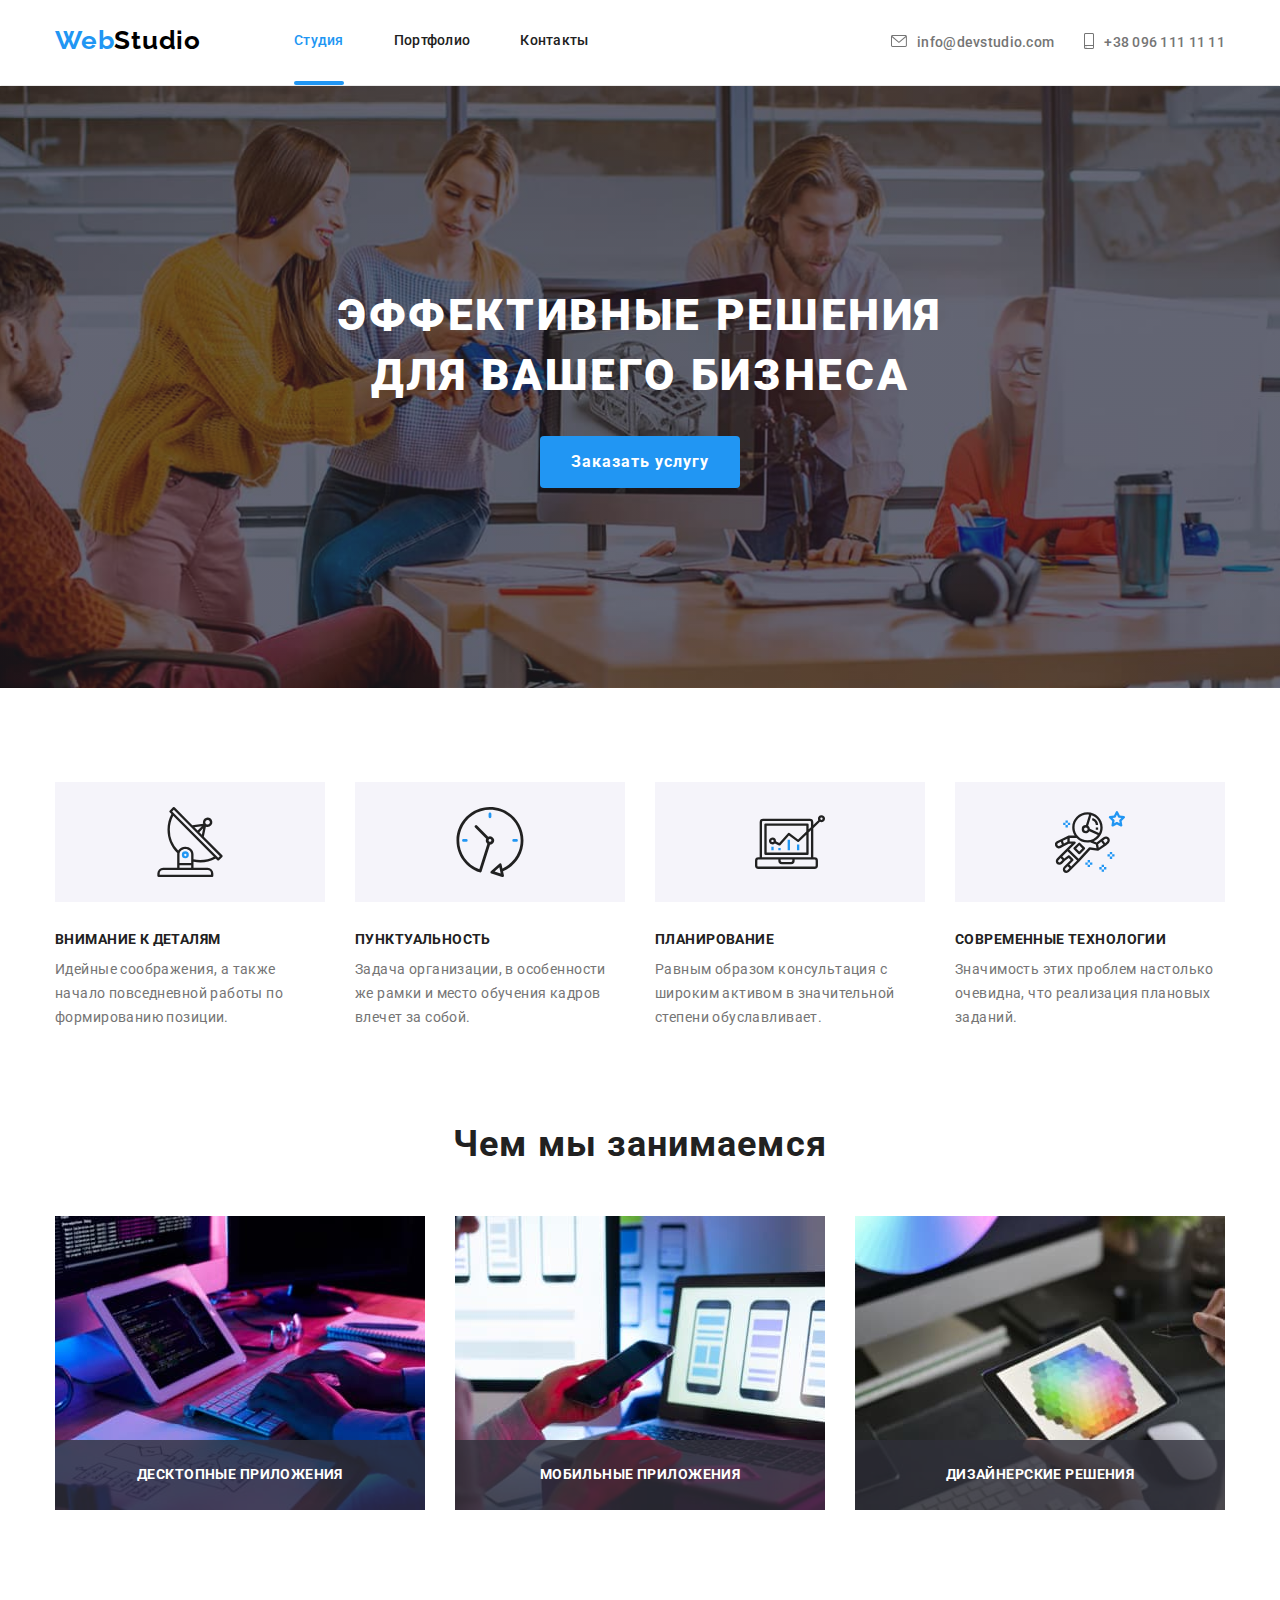
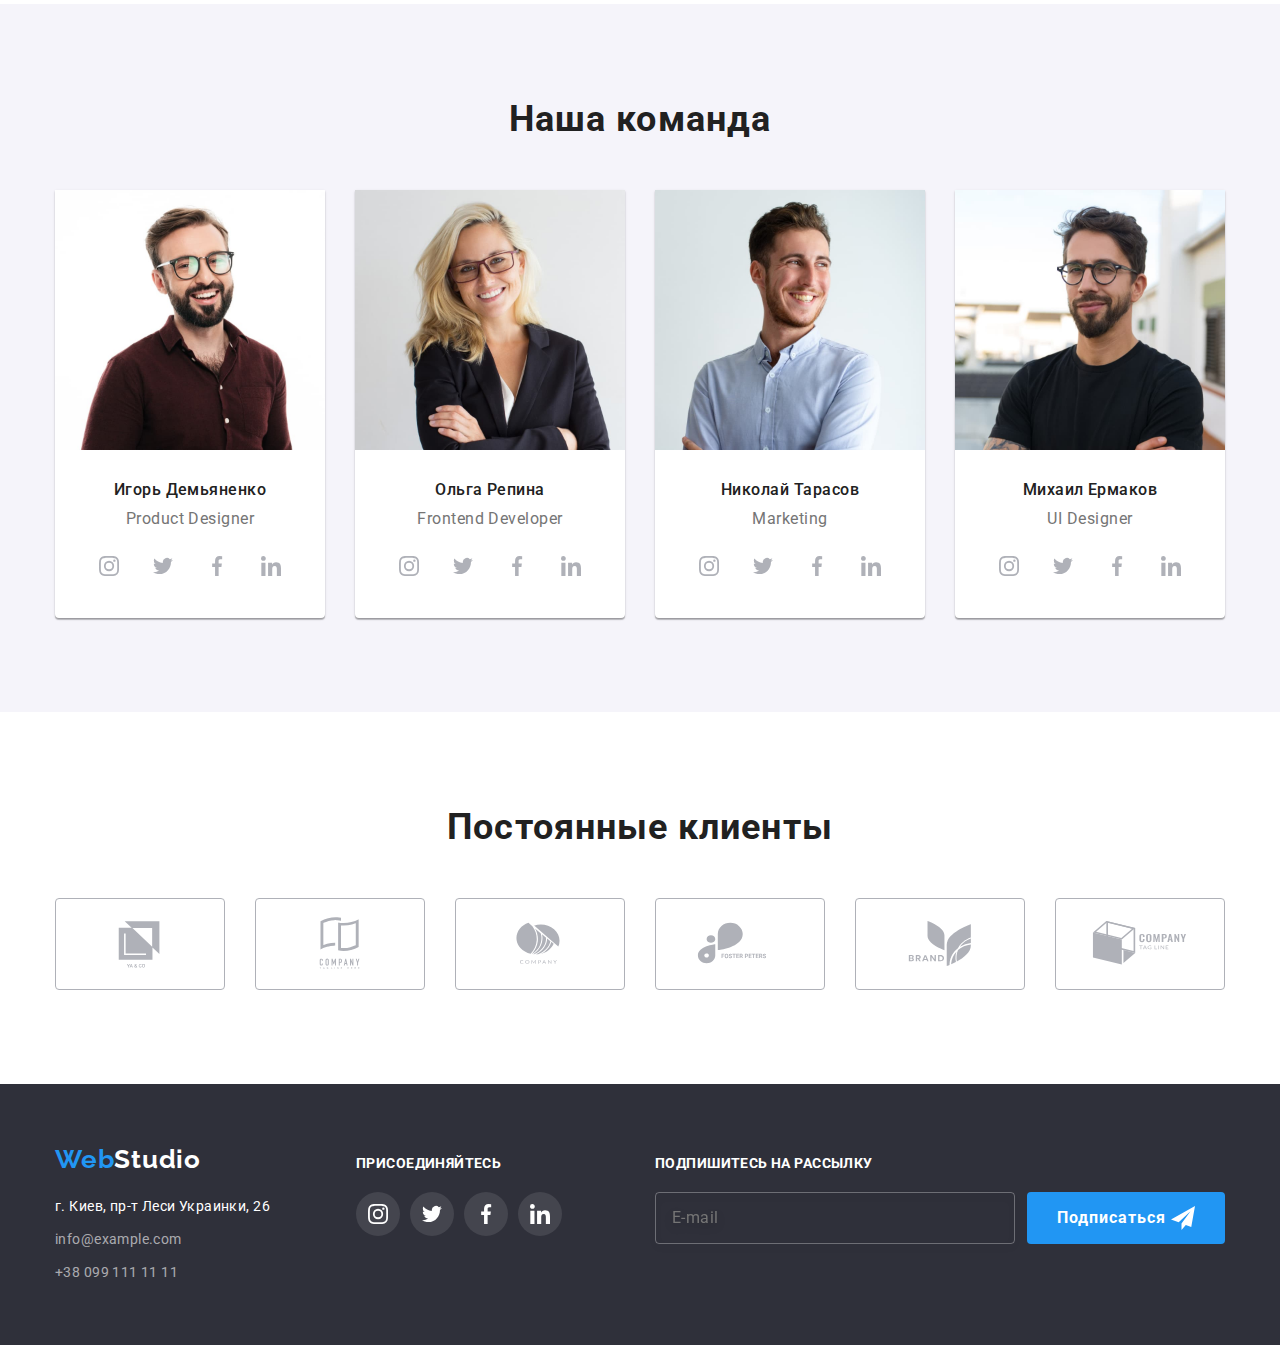
==== index.html @ 5db50c7c "Removes styles files" ====
<!DOCTYPE html>
<html lang="ru">
<head>
    <meta charset="UTF-8">
    <meta http-equiv="X-UA-Compatible" content="IE=edge">
    <meta name="viewport" content="width=device-width, initial-scale=1.0">
    <link rel="preconnect" href="https://fonts.googleapis.com">
    <link rel="preconnect" href="https://fonts.gstatic.com" crossorigin>
    <link href="https://fonts.googleapis.com/css2?family=Raleway:wght@700&family=Roboto:wght@400;500;700;900&display=swap" rel="stylesheet">
    <title>Web Studio</title>
    <link rel="stylesheet" href="https://cdnjs.cloudflare.com/ajax/libs/modern-normalize/1.1.0/modern-normalize.min.css">
    <link rel="stylesheet" href="./css/main.min.css">
</head>
<body>
    <header class="page-header">
        <div class="container main-nav">
        <a href="" lang="en" class="logo-header link">Web<span class="logo-up link">Studio</span>
        </a>
        <nav>
            <ul class="site-nav list">
                <li class="item">                    
                    <a href="./index.html" class="link current">Студия</a>
                </li>
                <li class="item"><a href="./portfolio.html" class="link">Портфолио</a></li>
                <li class="item"><a href="" class="link">Контакты</a></li>
            </ul>            
        </nav>
        <ul class="contact list">
            <li class="item">                
                <a href="mailto:info@devstudio.com" class="contact-link link">
                    <div class="icon" >
                        <svg width="16" height="12">
                            <use href="./images/symbol-contacts-defs.svg#envelope"></use>
                        </svg>
                    </div>                    
                    info@devstudio.com                    
                </a>
            </li>
            <li class="item"> 
                <a href="tel:+380961111111" class="contact-link link">
                    <div class="icon">
                        <svg width="10" height="16">
                            <use href="./images/symbol-contacts-defs.svg#smartphone"></use>
                        </svg>
                    </div>                    
                    +38 096 111 11 11                    
                </a>
            </li>
        </ul>
        </div>
    </header>
    <main>        
        <section class="hero overlay">
            <div class="container">
            <h1 class="hero-title">Эффективные решения для вашего бизнеса</h1>
            <button type="button" class="hero-btn" data-modal-open>Заказать услугу</button>
            </div>
        </section>        
        <section class="section feature">
            <div class="container">
            <h2 class="feature-pre-title visually-hidden">Особенности</h2>
            <ul class="features-list">
                <li class="feature-list list">
                    <div class="thumb">
                        <svg width="70" height="70">
                            <use href="./images/symbol-features-defs.svg#antenna"></use>
                        </svg>
                    </div>
                    <h3 class="feature-title">Внимание к деталям</h3>
                    <p class="feature-text">Идейные соображения, а также начало повседневной работы по формированию позиции.</p>
                </li>
                <li class="list">
                    <div class="thumb">
                        <svg class="thumb-icon" width="70" height="70">
                            <use href="./images/symbol-features-defs.svg#clock"></use>
                        </svg>
                    </div>
                    <h3 class="feature-title">Пунктуальность</h3>
                    <p class="feature-text">Задача организации, в особенности же рамки и место обучения кадров влечет за собой.</p>
                </li>
                <li class="list">
                    <div class="thumb">
                        <svg class="thumb-icon" width="70" height="70">
                            <use href="./images/symbol-features-defs.svg#diagram"></use>
                        </svg>
                    </div>
                    <h3 class="feature-title">Планирование</h3>
                    <p class="feature-text">Равным образом консультация с широким активом в значительной степени обуславливает.</p>
                </li>
                <li class="list">
                    <div class="thumb">
                        <svg class="thumb-icon" width="70" height="70">
                            <use href="./images/symbol-features-defs.svg#astronaut"></use>
                        </svg>
                    </div>
                    <h3 class="feature-title">Современные технологии</h3>
                    <p class="feature-text">Значимость этих проблем настолько очевидна, что реализация плановых заданий.</p>
                </li>
            </ul>
            </div>
        </section>
        <section class="section work">
            <div class="container">
            <h2 class="work-title">Чем мы занимаемся</h2>
            <ul class="work-list">
                <li class="work-item list">
                    <img class="work-img" src="./images/box1.jpg" alt="Разработка програмного обеспечения" width="370">
                    <p class="work-subtitle">Десктопные приложения</p>
                </li>
                <li class="work-item list">
                    <img class="work-img" src="./images/box2.jpg" alt="Тестирование мобильного приложения" width="370">
                    <p class="work-subtitle">Мобильные приложения</p>
                </li>
                <li class="work-item list">
                    <img class="work-img" src="./images/box3.jpg" alt="Работа с палитрой цветов" width="370">
                    <p class="work-subtitle">Дизайнерские решения</p>
                </li>
            </ul>
            </div>
        </section>
        <section class="section teams">
            <div class="container">
            <h2 class="teams-title">Наша команда</h2>
            <ul class="teams-list">
                <li class="teams-object list">
                    <img class="teams-img" src="./images/img.jpg" alt="Игорь Демьяненко" width="270">
                    <div class="teams-subject">
                    <h3 class="teams-name">Игорь Демьяненко</h3>
                    <p class="teams-expert" lang="en">Product Designer</p>
                    <ul class="teams-soc-list list">
                        <li class="teams-soc-item">
                            <a class="teams-soc-link" href="">
                                <svg width="20" height="20" class="teams-soc-icon">
                                    <use href="./images/symbol-soc-link-defs.svg#instagram">
                                    </use>
                                </svg>
                            </a>
                        </li>
                        <li class="teams-soc-item">
                            <a class="teams-soc-link" href="">
                                <svg width="20" height="20" class="teams-soc-icon">
                                    <use href="./images/symbol-soc-link-defs.svg#twitter">
                                    </use>
                                </svg>
                            </a>
                        </li>
                        <li class="teams-soc-item">
                            <a class="teams-soc-link" href="">
                                <svg width="20" height="20" class="teams-soc-icon">
                                    <use href="./images/symbol-soc-link-defs.svg#facebook">
                                    </use>
                                </svg>
                            </a>
                        </li>
                        <li class="teams-soc-item">
                            <a class="teams-soc-link" href="">
                                <svg width="20" height="20" class="teams-soc-icon">
                                    <use href="./images/symbol-soc-link-defs.svg#linkedin">
                                    </use>
                                </svg>
                            </a>
                        </li>
                    </ul>
                    </div>
                </li>
                <li class="teams-object list">
                    <img class="teams-img" src="./images/img(1).jpg" alt="Ольга Репина" width="270">
                    <div class="teams-subject">
                    <h3 class="teams-name">Ольга Репина</h3>
                    <p class="teams-expert" lang="en">Frontend Developer</p>
                    <ul class="teams-soc-list list">
                        <li class="teams-soc-item">
                            <a class="teams-soc-link" href="">
                                <svg width="20" height="20" class="teams-soc-icon">
                                    <use href="./images/symbol-soc-link-defs.svg#instagram">
                                    </use>
                                </svg>
                            </a>
                        </li>
                        <li class="teams-soc-item">
                            <a class="teams-soc-link" href="">
                                <svg width="20" height="20" class="teams-soc-icon">
                                    <use href="./images/symbol-soc-link-defs.svg#twitter">
                                    </use>
                                </svg>
                            </a>
                        </li>
                        <li class="teams-soc-item">
                            <a class="teams-soc-link" href="">
                                <svg width="20" height="20" class="teams-soc-icon">
                                    <use href="./images/symbol-soc-link-defs.svg#facebook">
                                    </use>
                                </svg>
                            </a>
                        </li>
                        <li class="teams-soc-item">
                            <a class="teams-soc-link" href="">
                                <svg width="20" height="20" class="teams-soc-icon">
                                    <use href="./images/symbol-soc-link-defs.svg#linkedin">
                                    </use>
                                </svg>
                            </a>
                        </li>
                    </ul>
                    </div>
                </li>
                <li class="teams-object list">
                    <img class="teams-img" src="./images/img(2).jpg" alt="Николай Тарасов" width="270">
                    <div class="teams-subject">
                    <h3 class="teams-name">Николай Тарасов</h3>
                    <p class="teams-expert" lang="en">Marketing</p>
                    <ul class="teams-soc-list list">
                        <li class="teams-soc-item">
                            <a class="teams-soc-link" href="">
                                <svg width="20" height="20" class="teams-soc-icon">
                                    <use href="./images/symbol-soc-link-defs.svg#instagram">
                                    </use>
                                </svg>
                            </a>
                        </li>
                        <li class="teams-soc-item">
                            <a class="teams-soc-link" href="">
                                <svg width="20" height="20" class="teams-soc-icon">
                                    <use href="./images/symbol-soc-link-defs.svg#twitter">
                                    </use>
                                </svg>
                            </a>
                        </li>
                        <li class="teams-soc-item">
                            <a class="teams-soc-link" href="">
                                <svg width="20" height="20" class="teams-soc-icon">
                                    <use href="./images/symbol-soc-link-defs.svg#facebook">
                                    </use>
                                </svg>
                            </a>
                        </li>
                        <li class="teams-soc-item">
                            <a class="teams-soc-link" href="">
                                <svg width="20" height="20" class="teams-soc-icon">
                                    <use href="./images/symbol-soc-link-defs.svg#linkedin">
                                    </use>
                                </svg>
                            </a>
                        </li>
                    </ul>
                    </div>
                </li>
                <li class="teams-object list">
                    <img class="teams-img" src="./images/img(3).jpg" alt="Михаил Ермаков" width="270">
                    <div class="teams-subject">
                    <h3 class="teams-name">Михаил Ермаков</h3>
                    <p class="teams-expert" lang="en">UI Designer</p>
                    <ul class="teams-soc-list list">
                        <li class="teams-soc-item">
                            <a class="teams-soc-link" href="">
                                <svg width="20" height="20" class="teams-soc-icon">
                                    <use href="./images/symbol-soc-link-defs.svg#instagram">
                                    </use>
                                </svg>
                            </a>
                        </li>
                        <li class="teams-soc-item">
                            <a class="teams-soc-link" href="">
                                <svg width="20" height="20" class="teams-soc-icon">
                                    <use href="./images/symbol-soc-link-defs.svg#twitter">
                                    </use>
                                </svg>
                            </a>
                        </li>
                        <li class="teams-soc-item">
                            <a class="teams-soc-link" href="">
                                <svg width="20" height="20" class="teams-soc-icon">
                                    <use href="./images/symbol-soc-link-defs.svg#facebook">
                                    </use>
                                </svg>
                            </a>
                        </li>
                        <li class="teams-soc-item">
                            <a class="teams-soc-link" href="">
                                <svg width="20" height="20" class="teams-soc-icon">
                                    <use href="./images/symbol-soc-link-defs.svg#linkedin">
                                    </use>
                                </svg>
                            </a>
                        </li>
                    </ul>
                    </div>
                </li>
            </ul>
            </div>
        </section>
        <section class="section clients">
            <div class="container">
                <h2 class="clients-title">Постоянные клиенты</h2>
                <ul class="clients-list list">
                    <li class="clients-item">
                        <a class="clients-link" href="">
                            <svg width="106" height="60" class="clients-icon">
                                <use href="./images/symbol-logo-defs.svg#Logo1">
                                </use>
                            </svg>
                        </a>
                    </li>
                    <li class="clients-item">
                        <a class="clients-link" href="">
                            <svg width="106" height="60" class="clients-icon">
                                <use href="./images/symbol-logo-defs.svg#Logo2">
                                </use>
                            </svg>
                        </a>
                    </li>
                    <li class="clients-item">
                        <a class="clients-link" href="">
                            <svg width="106" height="60" class="clients-icon">
                                <use href="./images/symbol-logo-defs.svg#Logo3">
                                </use>
                            </svg>
                        </a>
                    </li>
                    <li class="clients-item">
                        <a class="clients-link" href="">
                            <svg width="106" height="60" class="clients-icon">
                                <use href="./images/symbol-logo-defs.svg#Logo4">
                                </use>
                            </svg>
                        </a>
                    </li>
                    <li class="clients-item">
                        <a class="clients-link" href="">
                            <svg width="106" height="60" class="clients-icon">
                                <use href="./images/symbol-logo-defs.svg#Logo5">
                                </use>
                            </svg>
                        </a>
                    </li>
                    <li class="clients-item">
                        <a class="clients-link" href="">
                            <svg width="106" height="60" class="clients-icon">
                                <use href="./images/symbol-logo-defs.svg#Logo6">
                                </use>
                            </svg>
                        </a>
                    </li>
                </ul>
            </div>
        </section>
    </main>
    <footer class="footer">
        <div class="container footer-info">
            <div class="footer-site">
            <a href="" lang="en" class="logo-footer link">Web<span class="logo-down link">Studio</span>
            </a>
            <address class="address">
                <a href="" class="footer-address link">г. Киев, пр-т Леси Украинки, 26</a>
                <ul class="footer-list list">
                    <li class="address-link"><a href="mailto:info@example.com" class="footer-link link">info@example.com</a></li>
                    <li class="address-link"><a href="tel:+380991111111" class="footer-link link">+38 099 111 11 11</a></li>
                </ul>
            </address>
            </div>
            <div class="footer-soc-info">
                <strong class="footer-title">присоединяйтесь</strong>
                <ul class="footer-soc-list list">
                    <li class="footer-soc-item">
                        <a class="footer-soc-link" href="">
                            <svg width="20" height="20" class="footer-soc-icon">
                                <use href="./images/symbol-soc-link-defs.svg#instagram">
                                </use>
                            </svg>
                        </a>
                    </li>
                    <li class="footer-soc-item">
                        <a class="footer-soc-link" href="">
                            <svg width="20" height="20" class="footer-soc-icon">
                                <use href="./images/symbol-soc-link-defs.svg#twitter">
                                </use>
                            </svg>
                        </a>
                    </li>
                    <li class="footer-soc-item">
                        <a class="footer-soc-link" href="">
                            <svg width="20" height="20" class="footer-soc-icon">
                                <use href="./images/symbol-soc-link-defs.svg#facebook">
                                </use>
                            </svg>
                        </a>
                    </li>
                    <li class="footer-soc-item">
                        <a class="footer-soc-link" href="">
                            <svg width="20" height="20" class="footer-soc-icon">
                                <use href="./images/symbol-soc-link-defs.svg#linkedin">
                                </use>
                            </svg>
                        </a>
                    </li>
                </ul>
            </div>
            <div class="footer-form">
                <p class="footer-title">Подпишитесь на рассылку</p>
                <form class="footer-strong">
                    <input class="footer-input" type="email" name="email" placeholder="E-mail" />
                    <div class="footer-btn">
                        <button type="submit" class="footer-submit">Подписаться&nbsp
                            <svg class="footer-icon" width="24" height="24">
                                <use href="./images/symbol-contacts-defs.svg#send"></use>
                            </svg>
                        </button>
                    </div>
                </form>
            </div>
        </div>
    </footer>
    <div class="backdrop is-hidden" data-modal>
        <div class="modal">
            <button class="modal-close" type="button">
                <svg class="close-icon" data-modal-close width="18" height="18">
                    <use href="./images/symbol-mod-defs.svg#close-black"></use>
                </svg>
            </button>
            <form class="form">
                <p class="form-title">Оставьте свои данные, мы вам перезвоним</p>
                <label for="name" class="form-label">Имя</label>
                <div class="form-group">
                    <input class="form-input" type="text" name="name" id="name" placeholder=" " />
                    <svg class="form-icon" width="18" height="18">
                        <use href="./images/symbol-mod-defs.svg#person-black"></use>
                    </svg>
                </div>
                <label for="tel" class="form-label">Телефон</label>
                <div class="form-group">
                    <input class="form-input" type="tel" name="tel" id="tel" />
                    <svg class="form-icon" width="18" height="18">
                        <use href="./images/symbol-mod-defs.svg#phone-black"></use>
                    </svg>
                </div>
                <label for="email" class="form-label">Почта</label>
                <div class="form-group">
                    <input class="form-input" type="email" name="email" id="email" />
                    <svg class="form-icon" width="18" height="18">
                        <use href="./images/symbol-mod-defs.svg#email-black"></use>
                    </svg>
                </div>

                <div class="form-group textarea" role="group">
                    <label for="comment">Комментарий</label>
                    <textarea class="comment" name="comment" id="comment" placeholder="Введите текст"></textarea>
                </div>

                <div class="form-checkbox">
                    <label class="checkbox-label" for="polisy">
                        <input class="checkbox visually-hidden" type="checkbox" name="polisy" id="polisy" />
                        <svg class="checkbox-icon" width="16" height="15"><use href="./images/symbol-mod-defs.svg#icon-check2"></use></svg>Соглашаюсь с рассылкой и принимаю&nbsp<a class="checkbox-link" href="">Условия договора</a>
                    </label>
                </div>
                <button type="submit" class="modal-btn">Отправить</button>
            </form>
        </div>
    </div>
    <script src="./js/modal.js"></script>
</body>
</html>
---- css/main.min.css ----
:root{--primary-text-color: #212121;--title-text-color: #757575;--more-text-color: #ffffff;--accent-color: #2196F3;--subgect-color: #AFB1B8;--main-font: Roboto, sans-serif;--primary-bgc: #ffffff;--gallery-section-gap: 30px;--card-shadow: 0px 1px 3px rgba(0, 0, 0, 0.12), 0px 1px 1px rgba(0, 0, 0, 0.14), 0px 2px 1px rgba(0, 0, 0, 0.2);--transition: 250ms cubic-bezier(0.4, 0, 0.2, 1)}h1,h2,h3,p{margin:0;padding:0}ul{margin:0;padding:0}body{font-family:var(--main-font);background-color:var(--primary-bgc)}img{display:block;max-width:100%;height:auto}textarea{resize:none}.list{list-style:none}.link{transition:color var(--transition);text-decoration:none}.main-nav .link:hover,.site-nav .link:hover,.site-nav .link:focus,.footer .link:hover,.footer .link:focus,.contact .link:hover,.contact .link:focus,.gallery .link:hover,.gallery .link:focus{color:var(--accent-color)}.features-list .list:not(:last-child),.work-list .list:not(:last-child),.teams-list .list:not(:last-child){margin-right:30px}.visually-hidden{position:absolute;white-space:nowrap;width:1px;height:1px;overflow:hidden;border:0;padding:0;clip:rect(0 0 0 0);clip-path:inset(50%);margin:-1px}.container{width:1200px;padding-left:15px;padding-right:15px;margin-left:auto;margin-right:auto}.section{padding-top:94px;padding-bottom:94px}.work-title,.teams-title,.clients-title{font-weight:700;font-size:36px;line-height:1.17;text-align:center;letter-spacing:.03em;color:var(--primary-text-color)}.feature-title,.footer-title{font-weight:700;font-size:14px;line-height:1.14;letter-spacing:.03em;text-transform:uppercase}.teams-name,.teams-expert{font-size:16px;line-height:1.19;text-align:center;letter-spacing:.03em}.modal-btn,.footer-submit{border-radius:4px;border:1px solid rgba(0,0,0,0);font-weight:700;font-size:16px;line-height:1.88;align-items:center;letter-spacing:.06em;color:var(--more-text-color);background:var(--accent-color);cursor:pointer;transition:background-color var(--transition),box-shadow var(--transition)}.modal-btn:hover,.modal-btn:focus,.footer-btn:hover,.footer-btn:focus{background:#188ce8;box-shadow:0px 4px 4px rgba(0,0,0,.15);outline:rgba(0,0,0,0)}.main-nav,.site-nav{display:flex}.logo-header{display:block;min-width:145px;padding-top:24px;padding-bottom:25px;margin-right:93px;color:var(--accent-color);font-family:Raleway,sans-serif;font-weight:700;font-size:26px;line-height:1.19;letter-spacing:.03em}.logo-up{margin-bottom:0;color:#000}.site-nav .link{display:block;height:100%;padding-top:32px;padding-bottom:32px;color:var(--primary-text-color);font-size:14px;font-weight:500;line-height:1.14;letter-spacing:.02em}.site-nav .item:not(:last-child){margin-right:50px}.site-nav .link.current{color:var(--accent-color)}.site-nav .item{position:relative}.current::after{content:"";position:absolute;bottom:-4px;display:block;width:100%;height:4px;background-color:var(--accent-color);border-radius:2px}.page-header{border:1px solid rgba(0,0,0,0);border-bottom-color:#ececec}.contact{display:flex;margin-left:auto}.contact .item:not(:last-child){margin-right:30px}.contact .link{display:flex;align-items:center;height:100%;padding-top:32px;padding-bottom:32px;color:var(--title-text-color);font-size:14px;font-weight:500;line-height:1.14;letter-spacing:.02em}.item{display:flex;align-items:center;justify-content:center;fill:currentColor}.item:hover{fill:var(--accent-color)}.icon{padding-right:10px}.hero{padding-top:200px;padding-bottom:200px;background:#2f303a;text-align:center}.overlay{max-width:1600px;margin-left:auto;margin-right:auto;background-image:linear-gradient(to right, rgba(47, 48, 58, 0.4), rgba(47, 48, 58, 0.4)),url("../images/hero.jpg");background-position:center;background-size:cover}.hero-title{margin:auto;max-width:696px;margin-bottom:30px;color:var(--more-text-color);font-weight:900;font-size:44px;line-height:1.36;letter-spacing:.06em;text-align:center;text-transform:uppercase}.hero-btn{padding:10px 30px;border-radius:4px;border:1px solid rgba(0,0,0,0);font-weight:700;font-size:16px;line-height:1.88;align-items:center;letter-spacing:.06em;color:var(--more-text-color);background:var(--accent-color);cursor:pointer;transition:background-color var(--transition),color var(--transition),box-shadow var(--transition)}.hero-btn:hover,.hero-btn:focus{background:#188ce8;color:var(--more-text-color);box-shadow:0px 4px 4px rgba(0,0,0,.15);outline:rgba(0,0,0,0)}.features-list{display:flex}.features-list .list{width:270px}.thumb{display:flex;justify-content:center;align-items:center;height:120px;margin-bottom:30px;background-color:#f5f4fa}.feature-title{margin-bottom:10px;color:var(--primary-text-color)}.feature-text{color:var(--title-text-color);font-size:14px;line-height:1.71;letter-spacing:.03em}.work-title{margin-bottom:50px}.work-list{display:flex;align-items:center}.section.work{padding-top:0}.work-item{position:relative}.work-subtitle{position:absolute;bottom:0;display:flex;align-items:center;justify-content:center;width:100%;height:70px;font-weight:700;font-size:14px;line-height:1.71;text-align:center;letter-spacing:.03em;text-transform:uppercase;background:rgba(47,48,58,.8);color:#fff}.section.teams{background:#f5f4fa}.teams-title{margin-bottom:50px}.teams-object{background-color:var(--primary-bgc);box-shadow:var(--card-shadow);border-radius:0px 0px 4px 4px;overflow:hidden}.teams-subject{padding-top:30px;padding-bottom:30px}.teams-name{margin-bottom:10px;color:var(--primary-text-color);font-weight:500}.teams-expert{margin-bottom:16px;color:var(--title-text-color)}.teams-list{display:flex}.teams-soc-list{display:flex;justify-content:center}.teams-soc-item{width:44px;height:44px}.teams-soc-item:not(:last-child){margin-right:10px}.teams-soc-link{display:flex;align-items:center;justify-content:center;width:100%;height:100%;color:var(--subgect-color);transition:background-color var(--transition),color var(--transition);border-radius:50%}.teams-soc-icon{fill:currentColor}.teams-soc-link:hover,.teams-soc-link:focus{background-color:var(--accent-color);color:var(--more-text-color);outline:rgba(0,0,0,0)}.clients-list{display:flex;justify-content:center;margin-top:50px}.clients-item{display:block;width:170px;height:92px;border:1px solid var(--subgect-color);border-radius:4px}.clients-item:not(:last-child){margin-right:30px}.clients-link{display:flex;align-items:center;justify-content:center;width:100%;height:100%;color:var(--subgect-color);transition:border var(--transition),color var(--transition)}.clients-icon{fill:currentColor}.clients-link:hover,.clients-link:focus{border:1px solid var(--accent-color);color:var(--accent-color);outline:rgba(0,0,0,0)}.footer{padding:60px 0;background-color:#2f303a}.logo-footer{min-width:145px;display:block;color:var(--accent-color);font-family:Raleway,sans-serif;font-weight:700;font-size:26px;line-height:1.19;letter-spacing:.03em}.logo-down{color:var(--more-text-color)}.footer-address{color:var(--more-text-color)}.footer-link{color:rgba(255,255,255,.6)}.footer-address,.footer-link{font-size:14px;font-style:normal;line-height:1.71;letter-spacing:.03em}.address{width:231px;margin-top:20px}.address-link{margin-top:9px}.footer-site{margin-right:70px}.footer-title{display:block;margin-bottom:20px;color:var(--more-text-color)}.footer-info{display:flex;align-items:baseline}.footer-soc-info{margin-right:93px}.footer-soc-item{width:44px;height:44px;align-items:center;justify-content:center;background:rgba(255,255,255,.1);border-radius:50%}.footer-soc-item:not(:last-child){margin-right:10px}.footer-soc-list{display:flex;align-items:center;justify-content:center}.footer-soc-link{display:flex;align-items:center;justify-content:center;width:100%;height:100%;color:var(--more-text-color);border-radius:50%;transition:background-color var(--transition)}.footer-soc-icon{fill:currentColor}.footer-soc-link:hover,.footer-soc-link:focus{background-color:var(--accent-color);outline:rgba(0,0,0,0)}.footer-form{width:570px}.footer-strong{display:flex;justify-content:flex-end;flex-wrap:wrap;gap:12px}.footer-submit{display:flex;align-items:center;height:100%;padding:10px 29px}.footer-input{padding:15px 12px 15px 16px;flex-grow:1;background-color:rgba(0,0,0,0);border:1px solid rgba(255,255,255,.3);filter:drop-shadow(0px 4px 4px rgba(0, 0, 0, 0.15));border-radius:4px}.footer-input{font-weight:400;font-size:16px;line-height:1.25;letter-spacing:.03em;color:rgba(255,255,255,.6)}.gallery-btn{color:var(--primary-text-color);background:#f5f4fa;font-weight:500;font-size:16px;line-height:1.62;text-align:center;letter-spacing:.03em;border-radius:4px;border:1px solid rgba(0,0,0,0);cursor:pointer;transition:background-color var(--transition),color var(--transition),box-shadow var(--transition)}.btn:hover,.btn:focus{background:#188ce8;color:var(--more-text-color);box-shadow:0px 3px 1px rgba(0,0,0,.1),0px 1px 2px rgba(0,0,0,.08),0px 2px 2px rgba(0,0,0,.12);outline:rgba(0,0,0,0)}.flex-elements .button:not(:last-child){margin-right:9px}.flex-elements{display:flex;flex-wrap:wrap;justify-content:center}.flex-elements.button{margin-bottom:50px}.flex-elements>.item{flex-basis:calc(33.3333333333% - var(--gallery-section-gap));margin-left:var(--gallery-section-gap);margin-top:var(--gallery-section-gap);background:var(--primary-bgc)}.flex-elements.gallery{margin-left:calc(-1*var(--gallery-section-gap));margin-top:calc(-1*var(--gallery-section-gap))}.flex-elements .btn{display:block;padding:6px 22px}.gallery-subject{padding:20px 24px;border:1px solid #eee;border-top-color:rgba(0,0,0,0)}.gallery-title{font-weight:700;font-size:18px;line-height:2;letter-spacing:.06em;color:var(--primary-text-color)}.gallery-text{font-weight:400;font-size:16px;line-height:1.88;letter-spacing:.03em;color:var(--title-text-color)}.gallery-section:hover,.gallery-section:focus{box-shadow:0px 1px 1px rgba(0,0,0,.12),0px 4px 4px rgba(0,0,0,.06),1px 4px 6px rgba(0,0,0,.16);outline:rgba(0,0,0,0)}.gallery-section{transition:box-shadow var(--transition)}.gallery-thumb{position:relative;overflow:hidden}.thumb-text{position:absolute;top:0;padding:63px 24px;height:100%;color:var(--more-text-color);background:rgba(33,150,243,.9);font-size:18px;line-height:1.56;letter-spacing:.03em;transform:translateY(101%);transition:transform var(--transition);overflow:auto}.gallery-section:hover .thumb-text,.gallery-section:focus .thumb-text{transform:translateY(0)}.is-hidden{opacity:0;pointer-events:none;visibility:hidden}.backdrop{position:fixed;top:0;left:0;width:100%;height:100%;background:rgba(0,0,0,.2);transition:opacity var(--transition),visibility var(--transition)}.backdrop.is-hidden .modal{transform:translate(-50%, -50%) scale(0) rotate(-360deg)}.modal{position:absolute;top:50%;left:50%;transform:translate(-50%, -50%) scale(1) rotate(0);width:528px;min-height:581px;padding:40px;background-color:var(--primary-bgc);box-shadow:var(--card-shadow);border-radius:4px;transition:opacity var(--transition),visibility var(--transition),transform var(--transition)}.modal-close{position:absolute;top:10px;right:10px;display:flex;align-items:center;justify-content:center;width:30px;height:30px;background:var(--primary-bgc);border:1px solid rgba(0,0,0,.1);border-radius:50%;cursor:pointer;transition:border-color var(--transition),fill var(--transition)}.modal-close:hover,.modal-close:focus{outline:rgba(0,0,0,0);border-color:var(--accent-color)}.modal-close:hover>.close-icon,.modal-close:focus>.close-icon{fill:var(--accent-color)}.form-title{margin-bottom:12px;font-weight:700;font-size:20px;line-height:1.15;text-align:center;letter-spacing:.03em;color:var(--primary-text-color)}.form-group{position:relative;display:flex;flex-direction:column;margin-bottom:10px}.form-group input,.form-group textarea{border:1px solid rgba(33,33,33,.2);border-radius:4px}.form-group.textarea{margin-bottom:20px}.form label{margin-bottom:4px;font-size:12px;line-height:1.17;letter-spacing:.01em;color:var(--title-text-color)}.form-label{display:inline-block;margin-bottom:4px}.form-icon{position:absolute;left:12px;top:50%;transform:translateY(-50%);transition:fill var(--transition)}.form-input{width:100%;background-color:rgba(0,0,0,0);padding:12px 42px;transition:outline var(--transition),border-color var(--transition)}.form-input:focus,.comment:focus{outline:rgba(0,0,0,0);border-color:var(--accent-color)}.form-input::placeholder{color:var(--accent-color)}.form-group:focus-within>.form-icon{fill:var(--accent-color)}.modal-btn{display:block;margin-left:auto;margin-right:auto;padding:10px 55px}.modal-btn:focus .modal-btn:hover{box-shadow:0px 4px 4px rgba(0,0,0,.15)}.form-checkbox label{display:flex;align-items:center;justify-content:center;margin:0;font-size:14px;line-height:1.71;letter-spacing:.03em;color:var(--title-text-color)}.form-checkbox{margin-bottom:30px}.comment{height:120px;padding:16px 12px;font-size:14px;line-height:1.71;letter-spacing:.01em;color:rgba(117,117,117,.5);transition:outline var(--transition),border-color var(--transition)}.checkbox-icon{margin-right:7px;border:2px solid var(--primary-text-color);border-radius:2px;fill-opacity:0;transition:outline var(--transition)}.checkbox-link{text-decoration-line:underline;color:var(--accent-color)}.checkbox:checked+.checkbox-icon{background-color:#188ce8;border-color:rgba(0,0,0,0);fill-opacity:1;fill:var(--primary-bgc)}.checkbox:focus+.checkbox-icon{outline:var(--accent-color);border-color:var(--accent-color)}/*# sourceMappingURL=main.min.css.map */
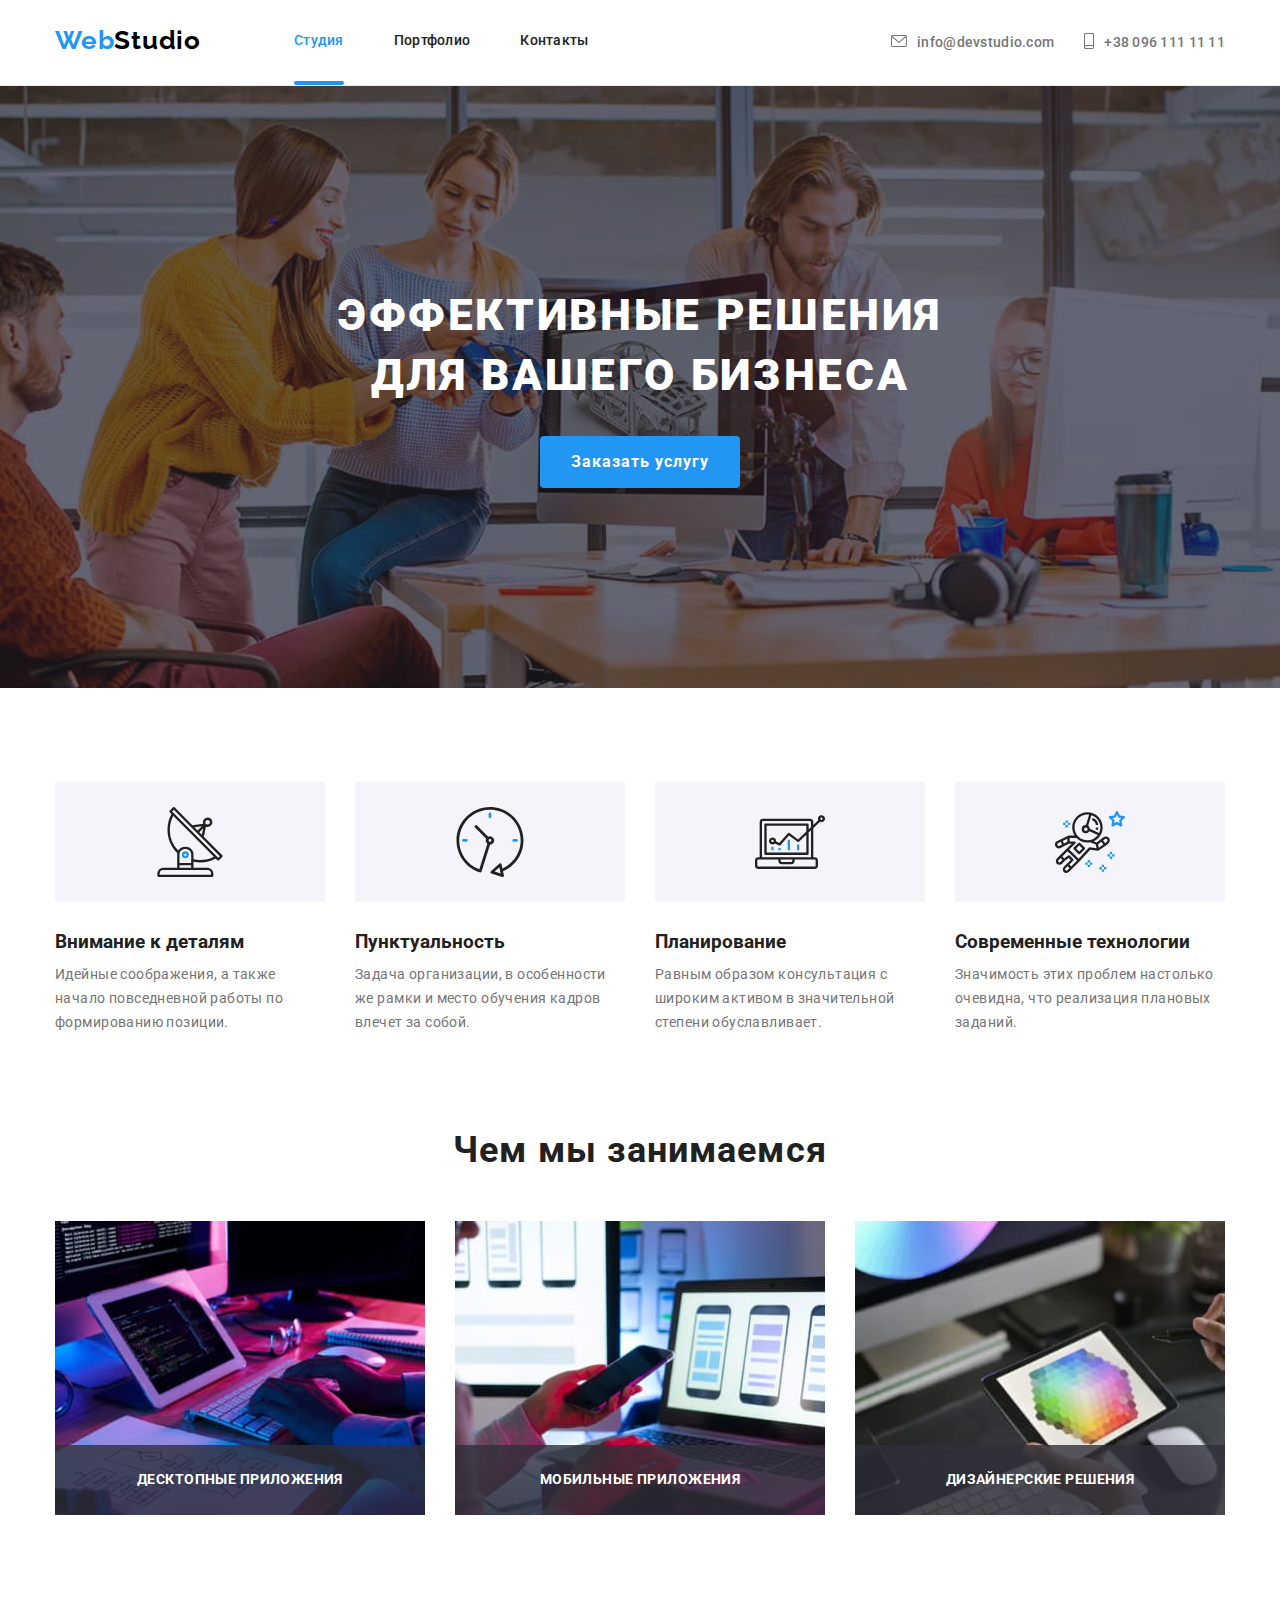
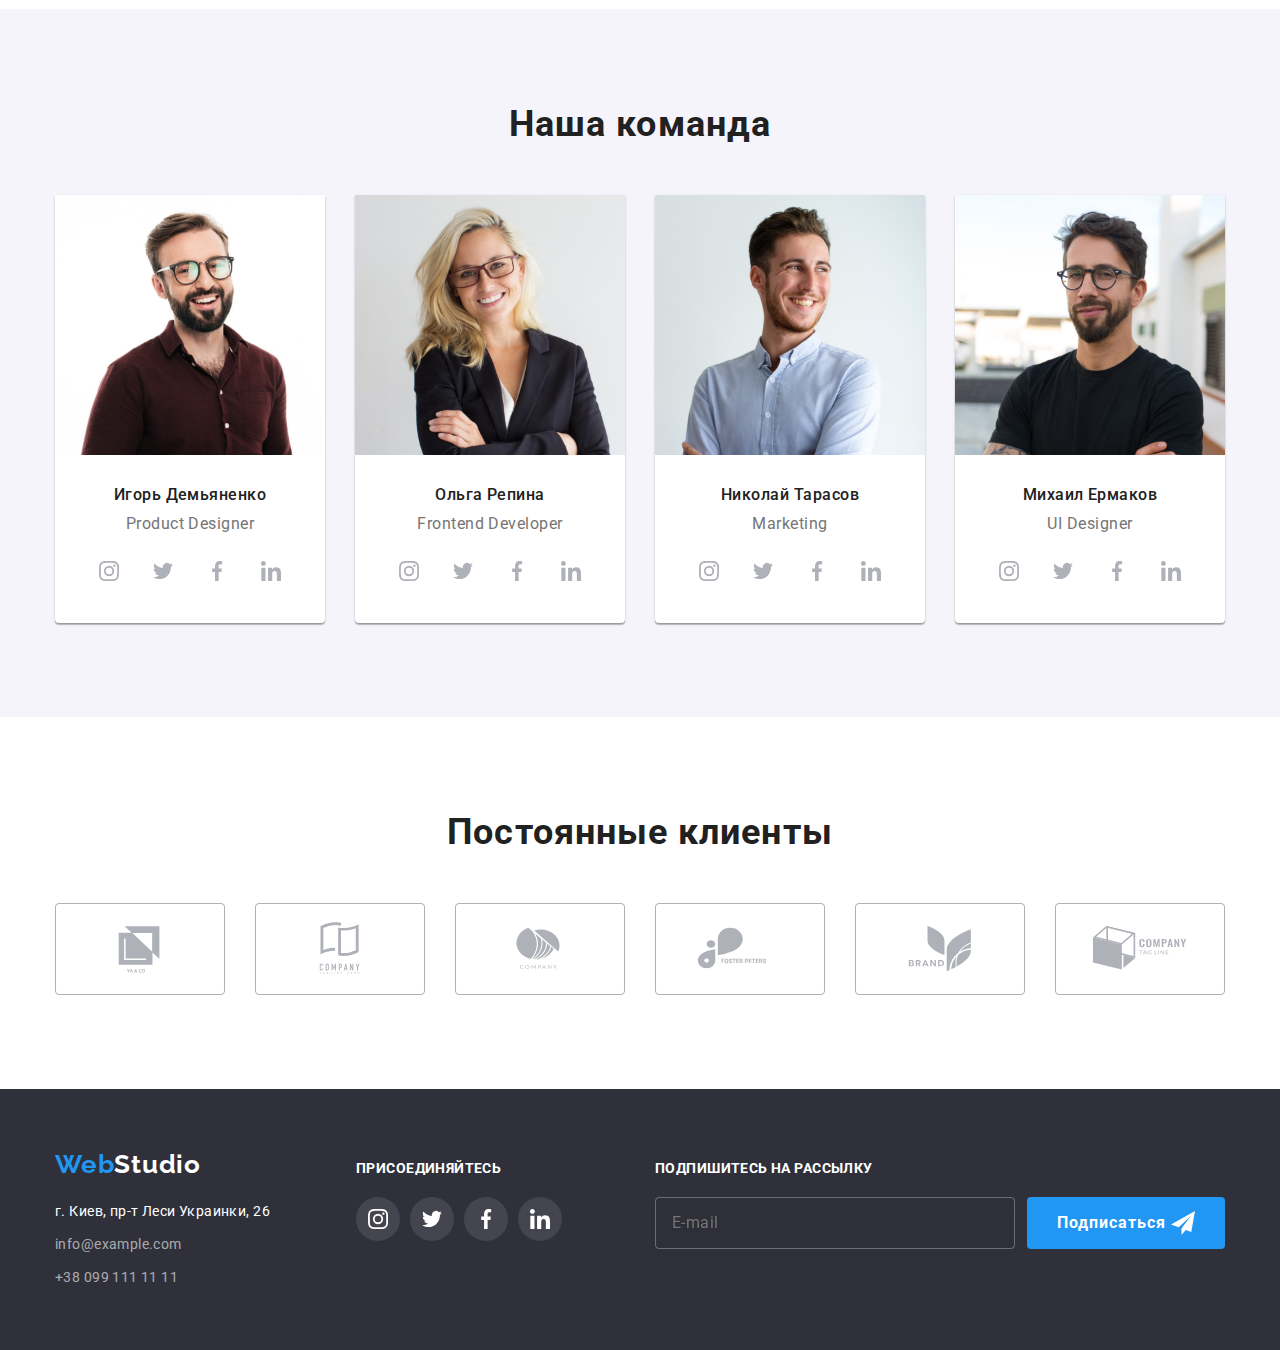
==== commit d85eb579: "chenges footer to BAM_2 part" ====
--- a/index.html
+++ b/index.html
@@ -12,23 +12,23 @@
     <link rel="stylesheet" href="./css/main.min.css">
 </head>
 <body>
-    <header class="page-header">
-        <div class="container main-nav">
-        <a href="" lang="en" class="logo-header link">Web<span class="logo-up link">Studio</span>
+    <header class="header">
+        <div class="container header__nav">
+        <a href="" lang="en" class="logo header__logo link">Web<span class="logo__logo-dark link">Studio</span>
         </a>
-        <nav>
-            <ul class="site-nav list">
-                <li class="item">                    
-                    <a href="./index.html" class="link current">Студия</a>
-                </li>
-                <li class="item"><a href="./portfolio.html" class="link">Портфолио</a></li>
-                <li class="item"><a href="" class="link">Контакты</a></li>
+        <nav class="nav">
+            <ul class="nav__list list">
+                <li class="nav__item">                    
+                    <a href="./index.html" class="nav__link nav__link--current link">Студия</a>
+                </li>
+                <li class="nav__item"><a href="./portfolio.html" class="nav__link link">Портфолио</a></li>
+                <li class="nav__item"><a href="" class="nav__link link">Контакты</a></li>
             </ul>            
         </nav>
-        <ul class="contact list">
-            <li class="item">                
-                <a href="mailto:info@devstudio.com" class="contact-link link">
-                    <div class="icon" >
+        <ul class="contact header__contact list">
+            <li class="contact__item">                
+                <a href="mailto:info@devstudio.com" class="contact__link link">
+                    <div class="contact__icon" >
                         <svg width="16" height="12">
                             <use href="./images/symbol-contacts-defs.svg#envelope"></use>
                         </svg>
@@ -36,9 +36,9 @@
                     info@devstudio.com                    
                 </a>
             </li>
-            <li class="item"> 
-                <a href="tel:+380961111111" class="contact-link link">
-                    <div class="icon">
+            <li class="contact__item"> 
+                <a href="tel:+380961111111" class="contact__link link">
+                    <div class="contact__icon">
                         <svg width="10" height="16">
                             <use href="./images/symbol-contacts-defs.svg#smartphone"></use>
                         </svg>
@@ -346,48 +346,48 @@
         </section>
     </main>
     <footer class="footer">
-        <div class="container footer-info">
-            <div class="footer-site">
-            <a href="" lang="en" class="logo-footer link">Web<span class="logo-down link">Studio</span>
+        <div class="container footer__info">
+            <div class="footer__site">
+            <a href="" lang="en" class="logo link">Web<span class="logo__white link">Studio</span>
             </a>
-            <address class="address">
-                <a href="" class="footer-address link">г. Киев, пр-т Леси Украинки, 26</a>
-                <ul class="footer-list list">
-                    <li class="address-link"><a href="mailto:info@example.com" class="footer-link link">info@example.com</a></li>
-                    <li class="address-link"><a href="tel:+380991111111" class="footer-link link">+38 099 111 11 11</a></li>
+            <address class="address footer__address">
+                <a href="" class="address__link address__link--white link">г. Киев, пр-т Леси Украинки, 26</a>
+                <ul class="address__list list">
+                    <li class="address__item"><a href="mailto:info@example.com" class="address__link address__link--grey link">info@example.com</a></li>
+                    <li class="address__item"><a href="tel:+380991111111" class="address__link address__link--grey link">+38 099 111 11 11</a></li>
                 </ul>
             </address>
             </div>
-            <div class="footer-soc-info">
-                <strong class="footer-title">присоединяйтесь</strong>
-                <ul class="footer-soc-list list">
-                    <li class="footer-soc-item">
-                        <a class="footer-soc-link" href="">
-                            <svg width="20" height="20" class="footer-soc-icon">
+            <div class="soc-info footer__soc-info">
+                <strong class="footer__title">присоединяйтесь</strong>
+                <ul class="social soc-info__list list">
+                    <li class="social__item">
+                        <a class="social__link" href="">
+                            <svg width="20" height="20" class="social__icon">
                                 <use href="./images/symbol-soc-link-defs.svg#instagram">
                                 </use>
                             </svg>
                         </a>
                     </li>
-                    <li class="footer-soc-item">
-                        <a class="footer-soc-link" href="">
-                            <svg width="20" height="20" class="footer-soc-icon">
+                    <li class="social__item">
+                        <a class="social__link" href="">
+                            <svg width="20" height="20" class="social__icon">
                                 <use href="./images/symbol-soc-link-defs.svg#twitter">
                                 </use>
                             </svg>
                         </a>
                     </li>
-                    <li class="footer-soc-item">
-                        <a class="footer-soc-link" href="">
-                            <svg width="20" height="20" class="footer-soc-icon">
+                    <li class="social__item">
+                        <a class="social__link" href="">
+                            <svg width="20" height="20" class="social__icon">
                                 <use href="./images/symbol-soc-link-defs.svg#facebook">
                                 </use>
                             </svg>
                         </a>
                     </li>
-                    <li class="footer-soc-item">
-                        <a class="footer-soc-link" href="">
-                            <svg width="20" height="20" class="footer-soc-icon">
+                    <li class="social__item">
+                        <a class="social__link" href="">
+                            <svg width="20" height="20" class="social__icon">
                                 <use href="./images/symbol-soc-link-defs.svg#linkedin">
                                 </use>
                             </svg>
@@ -395,13 +395,13 @@
                     </li>
                 </ul>
             </div>
-            <div class="footer-form">
-                <p class="footer-title">Подпишитесь на рассылку</p>
-                <form class="footer-strong">
-                    <input class="footer-input" type="email" name="email" placeholder="E-mail" />
-                    <div class="footer-btn">
-                        <button type="submit" class="footer-submit">Подписаться&nbsp
-                            <svg class="footer-icon" width="24" height="24">
+            <div class="form-wrap footer__form">
+                <p class="footer__title">Подпишитесь на рассылку</p>
+                <form class="form-footer form-wrap__strong">
+                    <input class="form-footer__input" type="email" name="email" placeholder="E-mail" />
+                    <div class="btn-wrap">
+                        <button type="submit" class="btn btn-wrap__footer">Подписаться&nbsp
+                            <svg width="24" height="24">
                                 <use href="./images/symbol-contacts-defs.svg#send"></use>
                             </svg>
                         </button>
@@ -452,7 +452,7 @@
                         <svg class="checkbox-icon" width="16" height="15"><use href="./images/symbol-mod-defs.svg#icon-check2"></use></svg>Соглашаюсь с рассылкой и принимаю&nbsp<a class="checkbox-link" href="">Условия договора</a>
                     </label>
                 </div>
-                <button type="submit" class="modal-btn">Отправить</button>
+                <button type="submit" class="modal-btn btn">Отправить</button>
             </form>
         </div>
     </div>
--- a/css/main.min.css
+++ b/css/main.min.css
@@ -1 +1 @@
-:root{--primary-text-color: #212121;--title-text-color: #757575;--more-text-color: #ffffff;--accent-color: #2196F3;--subgect-color: #AFB1B8;--main-font: Roboto, sans-serif;--primary-bgc: #ffffff;--gallery-section-gap: 30px;--card-shadow: 0px 1px 3px rgba(0, 0, 0, 0.12), 0px 1px 1px rgba(0, 0, 0, 0.14), 0px 2px 1px rgba(0, 0, 0, 0.2);--transition: 250ms cubic-bezier(0.4, 0, 0.2, 1)}h1,h2,h3,p{margin:0;padding:0}ul{margin:0;padding:0}body{font-family:var(--main-font);background-color:var(--primary-bgc)}img{display:block;max-width:100%;height:auto}textarea{resize:none}.list{list-style:none}.link{transition:color var(--transition);text-decoration:none}.main-nav .link:hover,.site-nav .link:hover,.site-nav .link:focus,.footer .link:hover,.footer .link:focus,.contact .link:hover,.contact .link:focus,.gallery .link:hover,.gallery .link:focus{color:var(--accent-color)}.features-list .list:not(:last-child),.work-list .list:not(:last-child),.teams-list .list:not(:last-child){margin-right:30px}.visually-hidden{position:absolute;white-space:nowrap;width:1px;height:1px;overflow:hidden;border:0;padding:0;clip:rect(0 0 0 0);clip-path:inset(50%);margin:-1px}.container{width:1200px;padding-left:15px;padding-right:15px;margin-left:auto;margin-right:auto}.section{padding-top:94px;padding-bottom:94px}.work-title,.teams-title,.clients-title{font-weight:700;font-size:36px;line-height:1.17;text-align:center;letter-spacing:.03em;color:var(--primary-text-color)}.feature-title,.footer-title{font-weight:700;font-size:14px;line-height:1.14;letter-spacing:.03em;text-transform:uppercase}.teams-name,.teams-expert{font-size:16px;line-height:1.19;text-align:center;letter-spacing:.03em}.modal-btn,.footer-submit{border-radius:4px;border:1px solid rgba(0,0,0,0);font-weight:700;font-size:16px;line-height:1.88;align-items:center;letter-spacing:.06em;color:var(--more-text-color);background:var(--accent-color);cursor:pointer;transition:background-color var(--transition),box-shadow var(--transition)}.modal-btn:hover,.modal-btn:focus,.footer-btn:hover,.footer-btn:focus{background:#188ce8;box-shadow:0px 4px 4px rgba(0,0,0,.15);outline:rgba(0,0,0,0)}.main-nav,.site-nav{display:flex}.logo-header{display:block;min-width:145px;padding-top:24px;padding-bottom:25px;margin-right:93px;color:var(--accent-color);font-family:Raleway,sans-serif;font-weight:700;font-size:26px;line-height:1.19;letter-spacing:.03em}.logo-up{margin-bottom:0;color:#000}.site-nav .link{display:block;height:100%;padding-top:32px;padding-bottom:32px;color:var(--primary-text-color);font-size:14px;font-weight:500;line-height:1.14;letter-spacing:.02em}.site-nav .item:not(:last-child){margin-right:50px}.site-nav .link.current{color:var(--accent-color)}.site-nav .item{position:relative}.current::after{content:"";position:absolute;bottom:-4px;display:block;width:100%;height:4px;background-color:var(--accent-color);border-radius:2px}.page-header{border:1px solid rgba(0,0,0,0);border-bottom-color:#ececec}.contact{display:flex;margin-left:auto}.contact .item:not(:last-child){margin-right:30px}.contact .link{display:flex;align-items:center;height:100%;padding-top:32px;padding-bottom:32px;color:var(--title-text-color);font-size:14px;font-weight:500;line-height:1.14;letter-spacing:.02em}.item{display:flex;align-items:center;justify-content:center;fill:currentColor}.item:hover{fill:var(--accent-color)}.icon{padding-right:10px}.hero{padding-top:200px;padding-bottom:200px;background:#2f303a;text-align:center}.overlay{max-width:1600px;margin-left:auto;margin-right:auto;background-image:linear-gradient(to right, rgba(47, 48, 58, 0.4), rgba(47, 48, 58, 0.4)),url("../images/hero.jpg");background-position:center;background-size:cover}.hero-title{margin:auto;max-width:696px;margin-bottom:30px;color:var(--more-text-color);font-weight:900;font-size:44px;line-height:1.36;letter-spacing:.06em;text-align:center;text-transform:uppercase}.hero-btn{padding:10px 30px;border-radius:4px;border:1px solid rgba(0,0,0,0);font-weight:700;font-size:16px;line-height:1.88;align-items:center;letter-spacing:.06em;color:var(--more-text-color);background:var(--accent-color);cursor:pointer;transition:background-color var(--transition),color var(--transition),box-shadow var(--transition)}.hero-btn:hover,.hero-btn:focus{background:#188ce8;color:var(--more-text-color);box-shadow:0px 4px 4px rgba(0,0,0,.15);outline:rgba(0,0,0,0)}.features-list{display:flex}.features-list .list{width:270px}.thumb{display:flex;justify-content:center;align-items:center;height:120px;margin-bottom:30px;background-color:#f5f4fa}.feature-title{margin-bottom:10px;color:var(--primary-text-color)}.feature-text{color:var(--title-text-color);font-size:14px;line-height:1.71;letter-spacing:.03em}.work-title{margin-bottom:50px}.work-list{display:flex;align-items:center}.section.work{padding-top:0}.work-item{position:relative}.work-subtitle{position:absolute;bottom:0;display:flex;align-items:center;justify-content:center;width:100%;height:70px;font-weight:700;font-size:14px;line-height:1.71;text-align:center;letter-spacing:.03em;text-transform:uppercase;background:rgba(47,48,58,.8);color:#fff}.section.teams{background:#f5f4fa}.teams-title{margin-bottom:50px}.teams-object{background-color:var(--primary-bgc);box-shadow:var(--card-shadow);border-radius:0px 0px 4px 4px;overflow:hidden}.teams-subject{padding-top:30px;padding-bottom:30px}.teams-name{margin-bottom:10px;color:var(--primary-text-color);font-weight:500}.teams-expert{margin-bottom:16px;color:var(--title-text-color)}.teams-list{display:flex}.teams-soc-list{display:flex;justify-content:center}.teams-soc-item{width:44px;height:44px}.teams-soc-item:not(:last-child){margin-right:10px}.teams-soc-link{display:flex;align-items:center;justify-content:center;width:100%;height:100%;color:var(--subgect-color);transition:background-color var(--transition),color var(--transition);border-radius:50%}.teams-soc-icon{fill:currentColor}.teams-soc-link:hover,.teams-soc-link:focus{background-color:var(--accent-color);color:var(--more-text-color);outline:rgba(0,0,0,0)}.clients-list{display:flex;justify-content:center;margin-top:50px}.clients-item{display:block;width:170px;height:92px;border:1px solid var(--subgect-color);border-radius:4px}.clients-item:not(:last-child){margin-right:30px}.clients-link{display:flex;align-items:center;justify-content:center;width:100%;height:100%;color:var(--subgect-color);transition:border var(--transition),color var(--transition)}.clients-icon{fill:currentColor}.clients-link:hover,.clients-link:focus{border:1px solid var(--accent-color);color:var(--accent-color);outline:rgba(0,0,0,0)}.footer{padding:60px 0;background-color:#2f303a}.logo-footer{min-width:145px;display:block;color:var(--accent-color);font-family:Raleway,sans-serif;font-weight:700;font-size:26px;line-height:1.19;letter-spacing:.03em}.logo-down{color:var(--more-text-color)}.footer-address{color:var(--more-text-color)}.footer-link{color:rgba(255,255,255,.6)}.footer-address,.footer-link{font-size:14px;font-style:normal;line-height:1.71;letter-spacing:.03em}.address{width:231px;margin-top:20px}.address-link{margin-top:9px}.footer-site{margin-right:70px}.footer-title{display:block;margin-bottom:20px;color:var(--more-text-color)}.footer-info{display:flex;align-items:baseline}.footer-soc-info{margin-right:93px}.footer-soc-item{width:44px;height:44px;align-items:center;justify-content:center;background:rgba(255,255,255,.1);border-radius:50%}.footer-soc-item:not(:last-child){margin-right:10px}.footer-soc-list{display:flex;align-items:center;justify-content:center}.footer-soc-link{display:flex;align-items:center;justify-content:center;width:100%;height:100%;color:var(--more-text-color);border-radius:50%;transition:background-color var(--transition)}.footer-soc-icon{fill:currentColor}.footer-soc-link:hover,.footer-soc-link:focus{background-color:var(--accent-color);outline:rgba(0,0,0,0)}.footer-form{width:570px}.footer-strong{display:flex;justify-content:flex-end;flex-wrap:wrap;gap:12px}.footer-submit{display:flex;align-items:center;height:100%;padding:10px 29px}.footer-input{padding:15px 12px 15px 16px;flex-grow:1;background-color:rgba(0,0,0,0);border:1px solid rgba(255,255,255,.3);filter:drop-shadow(0px 4px 4px rgba(0, 0, 0, 0.15));border-radius:4px}.footer-input{font-weight:400;font-size:16px;line-height:1.25;letter-spacing:.03em;color:rgba(255,255,255,.6)}.gallery-btn{color:var(--primary-text-color);background:#f5f4fa;font-weight:500;font-size:16px;line-height:1.62;text-align:center;letter-spacing:.03em;border-radius:4px;border:1px solid rgba(0,0,0,0);cursor:pointer;transition:background-color var(--transition),color var(--transition),box-shadow var(--transition)}.btn:hover,.btn:focus{background:#188ce8;color:var(--more-text-color);box-shadow:0px 3px 1px rgba(0,0,0,.1),0px 1px 2px rgba(0,0,0,.08),0px 2px 2px rgba(0,0,0,.12);outline:rgba(0,0,0,0)}.flex-elements .button:not(:last-child){margin-right:9px}.flex-elements{display:flex;flex-wrap:wrap;justify-content:center}.flex-elements.button{margin-bottom:50px}.flex-elements>.item{flex-basis:calc(33.3333333333% - var(--gallery-section-gap));margin-left:var(--gallery-section-gap);margin-top:var(--gallery-section-gap);background:var(--primary-bgc)}.flex-elements.gallery{margin-left:calc(-1*var(--gallery-section-gap));margin-top:calc(-1*var(--gallery-section-gap))}.flex-elements .btn{display:block;padding:6px 22px}.gallery-subject{padding:20px 24px;border:1px solid #eee;border-top-color:rgba(0,0,0,0)}.gallery-title{font-weight:700;font-size:18px;line-height:2;letter-spacing:.06em;color:var(--primary-text-color)}.gallery-text{font-weight:400;font-size:16px;line-height:1.88;letter-spacing:.03em;color:var(--title-text-color)}.gallery-section:hover,.gallery-section:focus{box-shadow:0px 1px 1px rgba(0,0,0,.12),0px 4px 4px rgba(0,0,0,.06),1px 4px 6px rgba(0,0,0,.16);outline:rgba(0,0,0,0)}.gallery-section{transition:box-shadow var(--transition)}.gallery-thumb{position:relative;overflow:hidden}.thumb-text{position:absolute;top:0;padding:63px 24px;height:100%;color:var(--more-text-color);background:rgba(33,150,243,.9);font-size:18px;line-height:1.56;letter-spacing:.03em;transform:translateY(101%);transition:transform var(--transition);overflow:auto}.gallery-section:hover .thumb-text,.gallery-section:focus .thumb-text{transform:translateY(0)}.is-hidden{opacity:0;pointer-events:none;visibility:hidden}.backdrop{position:fixed;top:0;left:0;width:100%;height:100%;background:rgba(0,0,0,.2);transition:opacity var(--transition),visibility var(--transition)}.backdrop.is-hidden .modal{transform:translate(-50%, -50%) scale(0) rotate(-360deg)}.modal{position:absolute;top:50%;left:50%;transform:translate(-50%, -50%) scale(1) rotate(0);width:528px;min-height:581px;padding:40px;background-color:var(--primary-bgc);box-shadow:var(--card-shadow);border-radius:4px;transition:opacity var(--transition),visibility var(--transition),transform var(--transition)}.modal-close{position:absolute;top:10px;right:10px;display:flex;align-items:center;justify-content:center;width:30px;height:30px;background:var(--primary-bgc);border:1px solid rgba(0,0,0,.1);border-radius:50%;cursor:pointer;transition:border-color var(--transition),fill var(--transition)}.modal-close:hover,.modal-close:focus{outline:rgba(0,0,0,0);border-color:var(--accent-color)}.modal-close:hover>.close-icon,.modal-close:focus>.close-icon{fill:var(--accent-color)}.form-title{margin-bottom:12px;font-weight:700;font-size:20px;line-height:1.15;text-align:center;letter-spacing:.03em;color:var(--primary-text-color)}.form-group{position:relative;display:flex;flex-direction:column;margin-bottom:10px}.form-group input,.form-group textarea{border:1px solid rgba(33,33,33,.2);border-radius:4px}.form-group.textarea{margin-bottom:20px}.form label{margin-bottom:4px;font-size:12px;line-height:1.17;letter-spacing:.01em;color:var(--title-text-color)}.form-label{display:inline-block;margin-bottom:4px}.form-icon{position:absolute;left:12px;top:50%;transform:translateY(-50%);transition:fill var(--transition)}.form-input{width:100%;background-color:rgba(0,0,0,0);padding:12px 42px;transition:outline var(--transition),border-color var(--transition)}.form-input:focus,.comment:focus{outline:rgba(0,0,0,0);border-color:var(--accent-color)}.form-input::placeholder{color:var(--accent-color)}.form-group:focus-within>.form-icon{fill:var(--accent-color)}.modal-btn{display:block;margin-left:auto;margin-right:auto;padding:10px 55px}.modal-btn:focus .modal-btn:hover{box-shadow:0px 4px 4px rgba(0,0,0,.15)}.form-checkbox label{display:flex;align-items:center;justify-content:center;margin:0;font-size:14px;line-height:1.71;letter-spacing:.03em;color:var(--title-text-color)}.form-checkbox{margin-bottom:30px}.comment{height:120px;padding:16px 12px;font-size:14px;line-height:1.71;letter-spacing:.01em;color:rgba(117,117,117,.5);transition:outline var(--transition),border-color var(--transition)}.checkbox-icon{margin-right:7px;border:2px solid var(--primary-text-color);border-radius:2px;fill-opacity:0;transition:outline var(--transition)}.checkbox-link{text-decoration-line:underline;color:var(--accent-color)}.checkbox:checked+.checkbox-icon{background-color:#188ce8;border-color:rgba(0,0,0,0);fill-opacity:1;fill:var(--primary-bgc)}.checkbox:focus+.checkbox-icon{outline:var(--accent-color);border-color:var(--accent-color)}/*# sourceMappingURL=main.min.css.map */+:root{--primary-text-color: #212121;--title-text-color: #757575;--more-text-color: #ffffff;--accent-color: #2196F3;--subgect-color: #AFB1B8;--main-font: Roboto, sans-serif;--primary-bgc: #ffffff;--gallery-section-gap: 30px;--card-shadow: 0px 1px 3px rgba(0, 0, 0, 0.12), 0px 1px 1px rgba(0, 0, 0, 0.14), 0px 2px 1px rgba(0, 0, 0, 0.2);--transition: 250ms cubic-bezier(0.4, 0, 0.2, 1)}h1,h2,h3,p{margin:0;padding:0}ul{margin:0;padding:0}textarea{resize:none}body{font-family:var(--main-font);background-color:var(--primary-bgc)}img{display:block;max-width:100%;height:auto}.list{list-style:none}.features-list .list:not(:last-child),.work-list .list:not(:last-child),.teams-list .list:not(:last-child){margin-right:30px}.link{transition:color var(--transition);text-decoration:none}.header__nav .link:hover,.nav .link:hover,.nav .link:focus,.footer .link:hover,.footer .link:focus,.contact .link:hover,.contact .link:focus,.gallery .link:hover,.gallery .link:focus{color:var(--accent-color)}.visually-hidden{position:absolute;white-space:nowrap;width:1px;height:1px;overflow:hidden;border:0;padding:0;clip:rect(0 0 0 0);clip-path:inset(50%);margin:-1px}.container{width:1200px;padding-left:15px;padding-right:15px;margin-left:auto;margin-right:auto}.section{padding-top:94px;padding-bottom:94px}.work-title,.teams-title,.clients-title{font-weight:700;font-size:36px;line-height:1.17;text-align:center;letter-spacing:.03em;color:var(--primary-text-color)}.footer__title{font-weight:700;font-size:14px;line-height:1.14;letter-spacing:.03em;text-transform:uppercase}.teams-name,.teams-expert{font-size:16px;line-height:1.19;text-align:center;letter-spacing:.03em}.btn{border-radius:4px;border:1px solid rgba(0,0,0,0);font-weight:700;font-size:16px;line-height:1.88;align-items:center;letter-spacing:.06em;color:var(--more-text-color);background:var(--accent-color);cursor:pointer;transition:background-color var(--transition),box-shadow var(--transition)}.btn:hover,.btn:focus{background:#188ce8;box-shadow:0px 4px 4px rgba(0,0,0,.15);outline:rgba(0,0,0,0)}.modal-btn{display:block;margin-left:auto;margin-right:auto;padding:10px 55px}.btn-wrap__footer{display:flex;align-items:center;height:100%;padding:10px 29px}.header{border:1px solid rgba(0,0,0,0);border-bottom-color:#ececec}.header__nav,.nav__list{display:flex}.logo{display:block;min-width:145px;color:var(--accent-color);font-family:Raleway,sans-serif;font-weight:700;font-size:26px;line-height:1.19;letter-spacing:.03em}.header__logo{padding-top:24px;padding-bottom:25px;margin-right:93px}.logo__logo-dark{margin-bottom:0;color:#000}.nav__item{position:relative}.nav__item:not(:last-child){margin-right:50px}.nav__link{display:block;height:100%;padding-top:32px;padding-bottom:32px;color:var(--primary-text-color);font-size:14px;font-weight:500;line-height:1.14;letter-spacing:.02em}.nav__link--current{color:var(--accent-color)}.nav__link--current::after{content:"";position:absolute;bottom:-4px;display:block;width:100%;height:4px;background-color:var(--accent-color);border-radius:2px}.header__contact{display:flex;margin-left:auto}.contact__item{display:flex;align-items:center;justify-content:center;fill:currentColor}.contact__item:hover{fill:var(--accent-color)}.contact__item:not(:last-child){margin-right:30px}.contact__link{display:flex;align-items:center;height:100%;padding-top:32px;padding-bottom:32px;color:var(--title-text-color);font-size:14px;font-weight:500;line-height:1.14;letter-spacing:.02em}.contact__icon{padding-right:10px}.hero{padding-top:200px;padding-bottom:200px;background:#2f303a;text-align:center}.overlay{max-width:1600px;margin-left:auto;margin-right:auto;background-image:linear-gradient(to right, rgba(47, 48, 58, 0.4), rgba(47, 48, 58, 0.4)),url("../images/hero.jpg");background-position:center;background-size:cover}.hero-title{margin:auto;max-width:696px;margin-bottom:30px;color:var(--more-text-color);font-weight:900;font-size:44px;line-height:1.36;letter-spacing:.06em;text-align:center;text-transform:uppercase}.hero-btn{padding:10px 30px;border-radius:4px;border:1px solid rgba(0,0,0,0);font-weight:700;font-size:16px;line-height:1.88;align-items:center;letter-spacing:.06em;color:var(--more-text-color);background:var(--accent-color);cursor:pointer;transition:background-color var(--transition),color var(--transition),box-shadow var(--transition)}.hero-btn:hover,.hero-btn:focus{background:#188ce8;color:var(--more-text-color);box-shadow:0px 4px 4px rgba(0,0,0,.15);outline:rgba(0,0,0,0)}.features-list{display:flex}.features-list .list{width:270px}.thumb{display:flex;justify-content:center;align-items:center;height:120px;margin-bottom:30px;background-color:#f5f4fa}.feature-title{margin-bottom:10px;color:var(--primary-text-color)}.feature-text{color:var(--title-text-color);font-size:14px;line-height:1.71;letter-spacing:.03em}.work-title{margin-bottom:50px}.work-list{display:flex;align-items:center}.section.work{padding-top:0}.work-item{position:relative}.work-subtitle{position:absolute;bottom:0;display:flex;align-items:center;justify-content:center;width:100%;height:70px;font-weight:700;font-size:14px;line-height:1.71;text-align:center;letter-spacing:.03em;text-transform:uppercase;background:rgba(47,48,58,.8);color:#fff}.section.teams{background:#f5f4fa}.teams-title{margin-bottom:50px}.teams-object{background-color:var(--primary-bgc);box-shadow:var(--card-shadow);border-radius:0px 0px 4px 4px;overflow:hidden}.teams-subject{padding-top:30px;padding-bottom:30px}.teams-name{margin-bottom:10px;color:var(--primary-text-color);font-weight:500}.teams-expert{margin-bottom:16px;color:var(--title-text-color)}.teams-list{display:flex}.teams-soc-list{display:flex;justify-content:center}.teams-soc-item{width:44px;height:44px}.teams-soc-item:not(:last-child){margin-right:10px}.teams-soc-link{display:flex;align-items:center;justify-content:center;width:100%;height:100%;color:var(--subgect-color);transition:background-color var(--transition),color var(--transition);border-radius:50%}.teams-soc-icon{fill:currentColor}.teams-soc-link:hover,.teams-soc-link:focus{background-color:var(--accent-color);color:var(--more-text-color);outline:rgba(0,0,0,0)}.clients-list{display:flex;justify-content:center;margin-top:50px}.clients-item{display:block;width:170px;height:92px;border:1px solid var(--subgect-color);border-radius:4px}.clients-item:not(:last-child){margin-right:30px}.clients-link{display:flex;align-items:center;justify-content:center;width:100%;height:100%;color:var(--subgect-color);transition:border var(--transition),color var(--transition)}.clients-icon{fill:currentColor}.clients-link:hover,.clients-link:focus{border:1px solid var(--accent-color);color:var(--accent-color);outline:rgba(0,0,0,0)}.footer{padding:60px 0;background-color:#2f303a}.footer__info{display:flex;align-items:baseline}.footer__site{margin-right:70px}.logo__white{color:var(--more-text-color)}.footer__address{width:231px;margin-top:20px}.address__link{font-size:14px;font-style:normal;line-height:1.71;letter-spacing:.03em}.address__link--white{color:var(--more-text-color)}.address__link--grey{color:rgba(255,255,255,.6)}.address__item{margin-top:9px}.footer__soc-info{margin-right:93px}.footer__title{display:block;margin-bottom:20px;color:var(--more-text-color)}.soc-info__list{display:flex;align-items:center;justify-content:center}.social__item{width:44px;height:44px;align-items:center;justify-content:center;background:rgba(255,255,255,.1);border-radius:50%}.social__item:not(:last-child){margin-right:10px}.social__link{display:flex;align-items:center;justify-content:center;width:100%;height:100%;color:var(--more-text-color);border-radius:50%;transition:background-color var(--transition)}.social__link:hover,.social__link:focus{background-color:var(--accent-color);outline:rgba(0,0,0,0)}.social__icon{fill:currentColor}.footer__form{width:570px}.form-wrap__strong{display:flex;justify-content:flex-end;flex-wrap:wrap;gap:12px}.form-footer__input{padding:15px 12px 15px 16px;flex-grow:1;font-weight:400;font-size:16px;line-height:1.25;letter-spacing:.03em;color:rgba(255,255,255,.6);background-color:rgba(0,0,0,0);border:1px solid rgba(255,255,255,.3);filter:drop-shadow(0px 4px 4px rgba(0, 0, 0, 0.15));border-radius:4px}.gallery-btn{color:var(--primary-text-color);background:#f5f4fa;font-weight:500;font-size:16px;line-height:1.62;text-align:center;letter-spacing:.03em;border-radius:4px;border:1px solid rgba(0,0,0,0);cursor:pointer;transition:background-color var(--transition),color var(--transition),box-shadow var(--transition)}.btn:hover,.btn:focus{background:#188ce8;color:var(--more-text-color);box-shadow:0px 3px 1px rgba(0,0,0,.1),0px 1px 2px rgba(0,0,0,.08),0px 2px 2px rgba(0,0,0,.12);outline:rgba(0,0,0,0)}.flex-elements .button:not(:last-child){margin-right:9px}.flex-elements{display:flex;flex-wrap:wrap;justify-content:center}.flex-elements.button{margin-bottom:50px}.flex-elements>.item{flex-basis:calc(33.3333333333% - var(--gallery-section-gap));margin-left:var(--gallery-section-gap);margin-top:var(--gallery-section-gap);background:var(--primary-bgc)}.flex-elements.gallery{margin-left:calc(-1*var(--gallery-section-gap));margin-top:calc(-1*var(--gallery-section-gap))}.flex-elements .btn{display:block;padding:6px 22px}.gallery-subject{padding:20px 24px;border:1px solid #eee;border-top-color:rgba(0,0,0,0)}.gallery-title{font-weight:700;font-size:18px;line-height:2;letter-spacing:.06em;color:var(--primary-text-color)}.gallery-text{font-weight:400;font-size:16px;line-height:1.88;letter-spacing:.03em;color:var(--title-text-color)}.gallery-section:hover,.gallery-section:focus{box-shadow:0px 1px 1px rgba(0,0,0,.12),0px 4px 4px rgba(0,0,0,.06),1px 4px 6px rgba(0,0,0,.16);outline:rgba(0,0,0,0)}.gallery-section{transition:box-shadow var(--transition)}.gallery-thumb{position:relative;overflow:hidden}.thumb-text{position:absolute;top:0;padding:63px 24px;height:100%;color:var(--more-text-color);background:rgba(33,150,243,.9);font-size:18px;line-height:1.56;letter-spacing:.03em;transform:translateY(101%);transition:transform var(--transition);overflow:auto}.gallery-section:hover .thumb-text,.gallery-section:focus .thumb-text{transform:translateY(0)}.is-hidden{opacity:0;pointer-events:none;visibility:hidden}.backdrop{position:fixed;top:0;left:0;width:100%;height:100%;background:rgba(0,0,0,.2);transition:opacity var(--transition),visibility var(--transition)}.backdrop.is-hidden .modal{transform:translate(-50%, -50%) scale(0) rotate(-360deg)}.modal{position:absolute;top:50%;left:50%;transform:translate(-50%, -50%) scale(1) rotate(0);width:528px;min-height:581px;padding:40px;background-color:var(--primary-bgc);box-shadow:var(--card-shadow);border-radius:4px;transition:opacity var(--transition),visibility var(--transition),transform var(--transition)}.modal-close{position:absolute;top:10px;right:10px;display:flex;align-items:center;justify-content:center;width:30px;height:30px;background:var(--primary-bgc);border:1px solid rgba(0,0,0,.1);border-radius:50%;cursor:pointer;transition:border-color var(--transition),fill var(--transition)}.modal-close:hover,.modal-close:focus{outline:rgba(0,0,0,0);border-color:var(--accent-color)}.modal-close:hover>.close-icon,.modal-close:focus>.close-icon{fill:var(--accent-color)}.form-title{margin-bottom:12px;font-weight:700;font-size:20px;line-height:1.15;text-align:center;letter-spacing:.03em;color:var(--primary-text-color)}.form-group{position:relative;display:flex;flex-direction:column;margin-bottom:10px}.form-group input,.form-group textarea{border:1px solid rgba(33,33,33,.2);border-radius:4px}.form-group.textarea{margin-bottom:20px}.form label{margin-bottom:4px;font-size:12px;line-height:1.17;letter-spacing:.01em;color:var(--title-text-color)}.form-label{display:inline-block;margin-bottom:4px}.form-icon{position:absolute;left:12px;top:50%;transform:translateY(-50%);transition:fill var(--transition)}.form-input{width:100%;background-color:rgba(0,0,0,0);padding:12px 42px;transition:outline var(--transition),border-color var(--transition)}.form-input:focus,.comment:focus{outline:rgba(0,0,0,0);border-color:var(--accent-color)}.form-input::placeholder{color:var(--accent-color)}.form-group:focus-within>.form-icon{fill:var(--accent-color)}.form-checkbox label{display:flex;align-items:center;justify-content:center;margin:0;font-size:14px;line-height:1.71;letter-spacing:.03em;color:var(--title-text-color)}.form-checkbox{margin-bottom:30px}.comment{height:120px;padding:16px 12px;font-size:14px;line-height:1.71;letter-spacing:.01em;color:rgba(117,117,117,.5);transition:outline var(--transition),border-color var(--transition)}.checkbox-icon{margin-right:7px;border:2px solid var(--primary-text-color);border-radius:2px;fill-opacity:0;transition:outline var(--transition)}.checkbox-link{text-decoration-line:underline;color:var(--accent-color)}.checkbox:checked+.checkbox-icon{background-color:#188ce8;border-color:rgba(0,0,0,0);fill-opacity:1;fill:var(--primary-bgc)}.checkbox:focus+.checkbox-icon{outline:var(--accent-color);border-color:var(--accent-color)}/*# sourceMappingURL=main.min.css.map */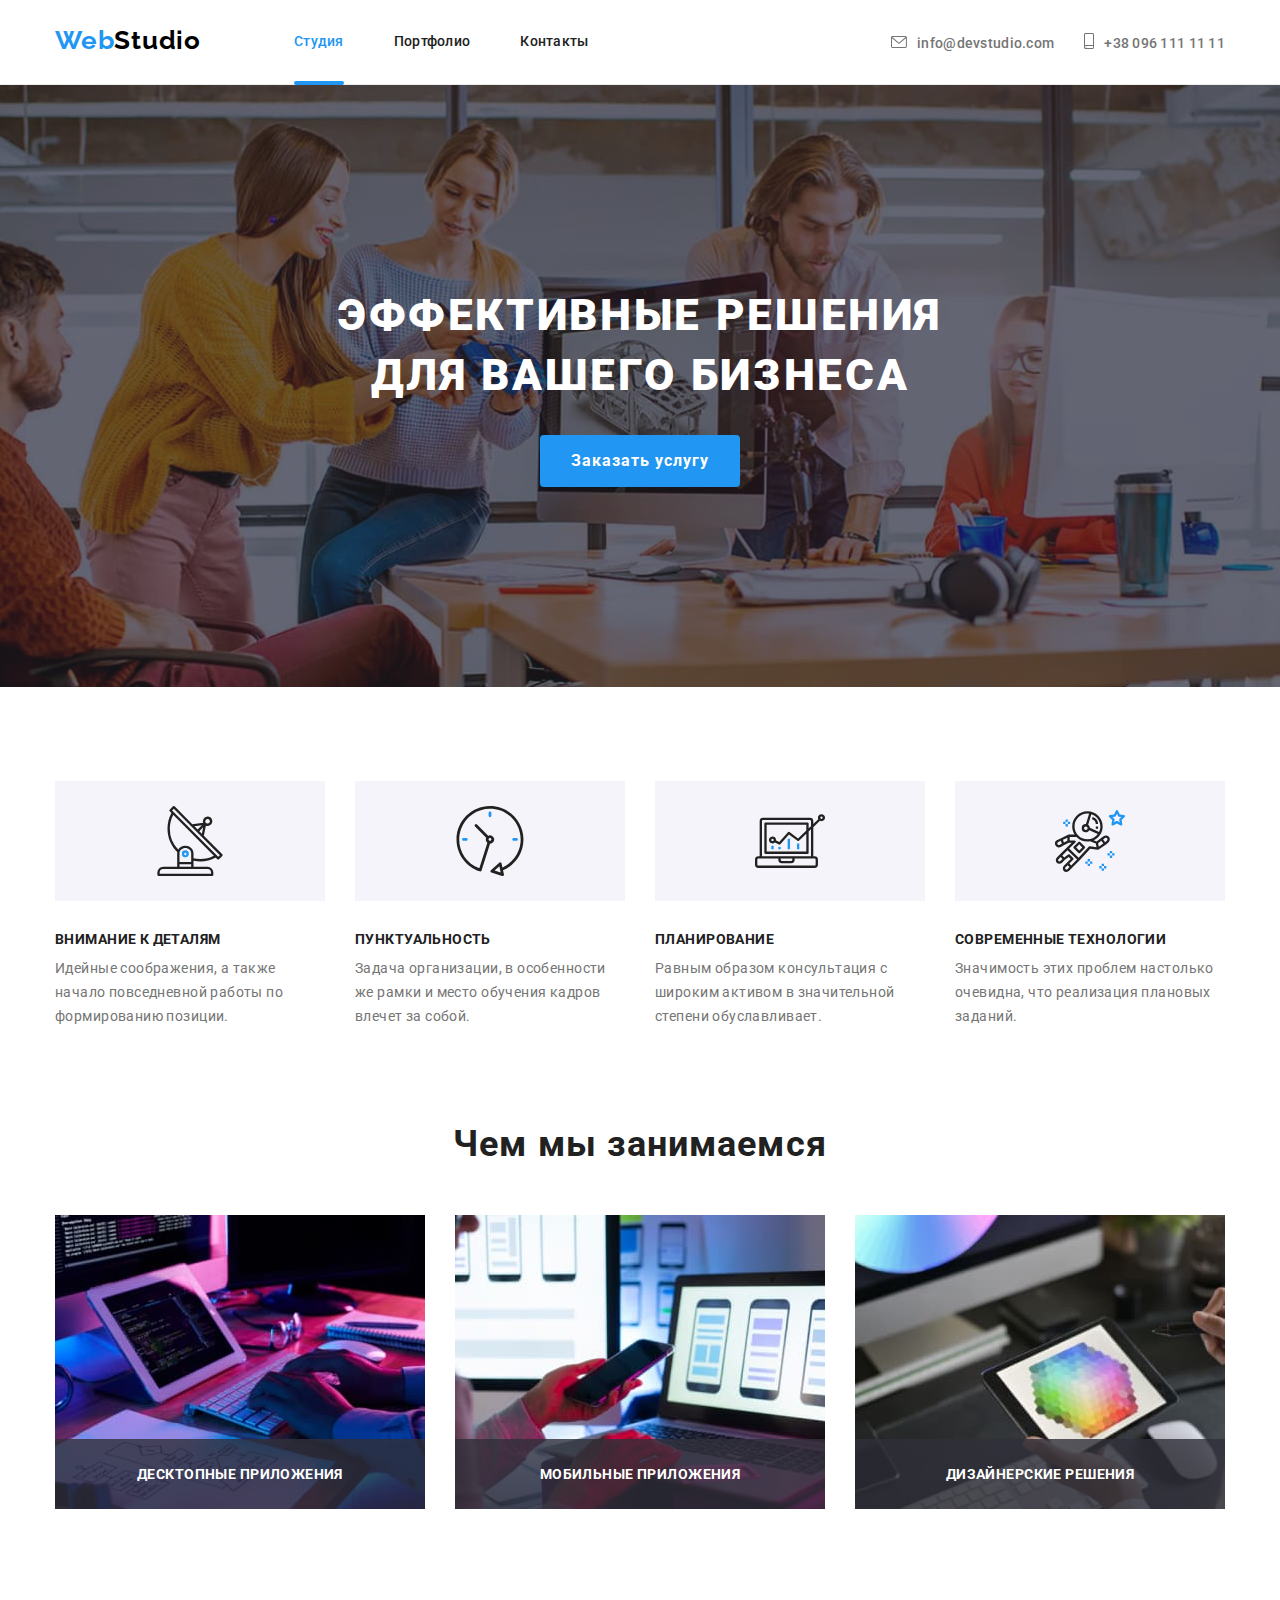
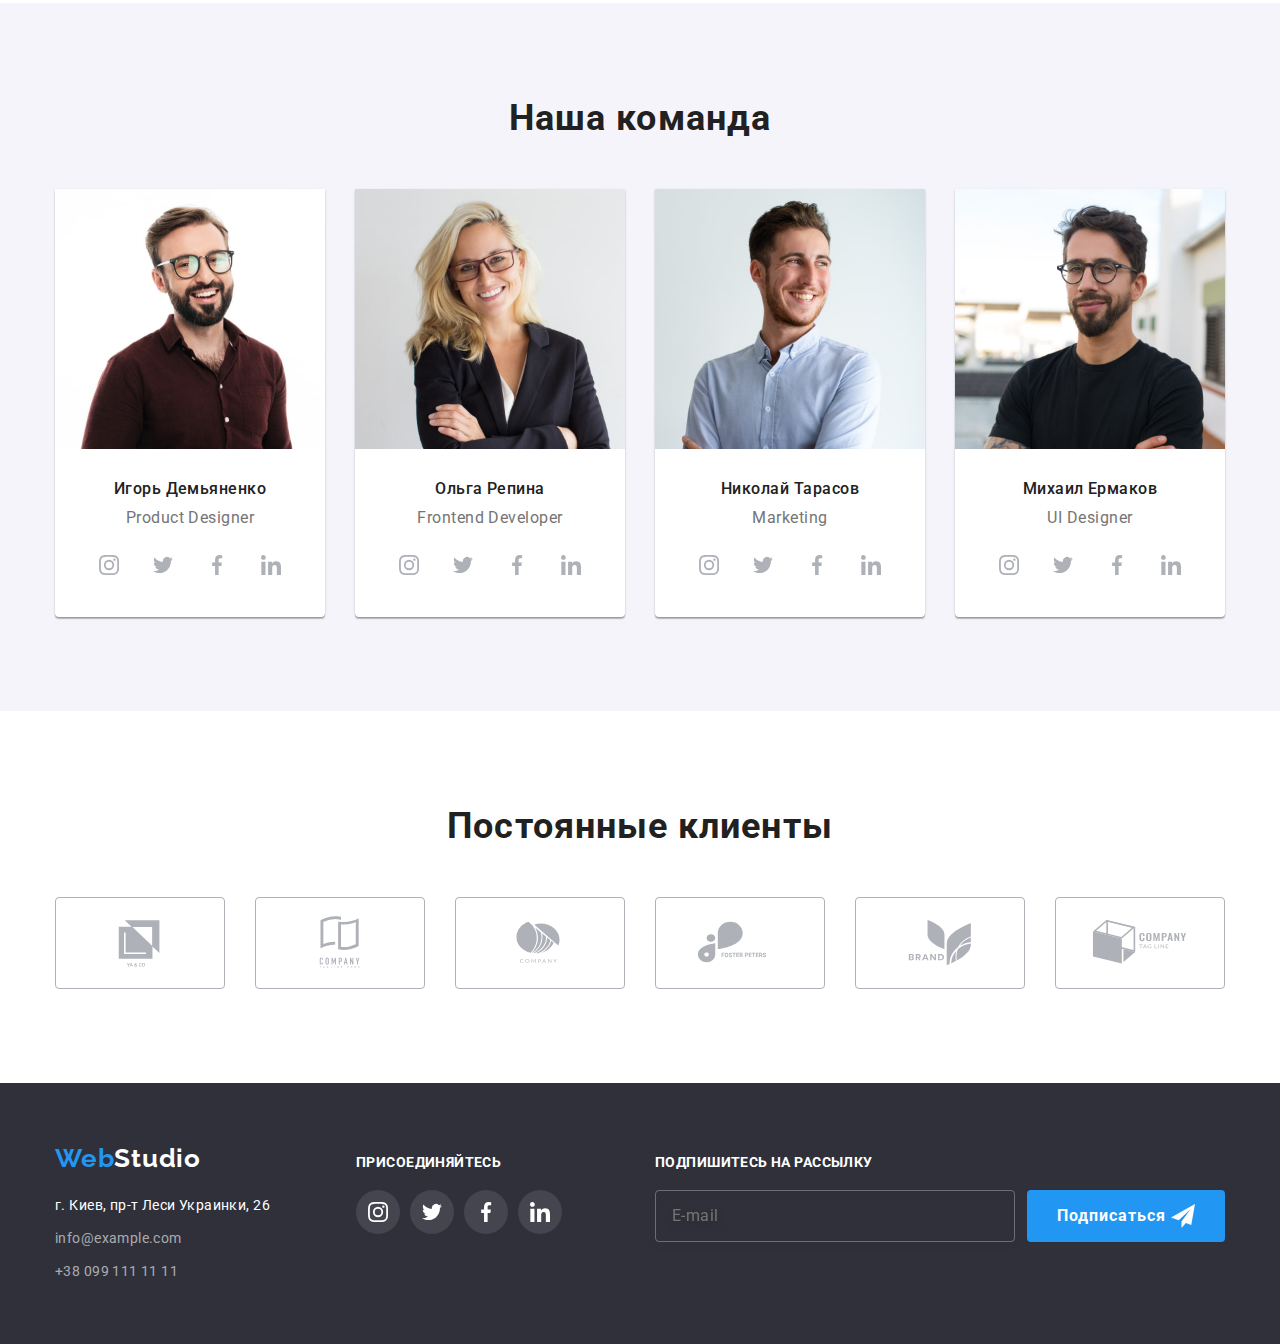
==== commit ef916f45: "Chenges logoes color" ====
--- a/index.html
+++ b/index.html
@@ -14,7 +14,7 @@
 <body>
     <header class="header">
         <div class="container header__nav">
-        <a href="" lang="en" class="logo header__logo link">Web<span class="logo__logo-dark link">Studio</span>
+        <a href="" lang="en" class="logo header__logo link">Web<span class="logo--color-dark link">Studio</span>
         </a>
         <nav class="nav">
             <ul class="nav__list list">
@@ -59,8 +59,8 @@
         <section class="section feature">
             <div class="container">
             <h2 class="feature-pre-title visually-hidden">Особенности</h2>
-            <ul class="features-list">
-                <li class="feature-list list">
+            <ul class="features-list list">
+                <li class="feature-item item">
                     <div class="thumb">
                         <svg width="70" height="70">
                             <use href="./images/symbol-features-defs.svg#antenna"></use>
@@ -69,7 +69,7 @@
                     <h3 class="feature-title">Внимание к деталям</h3>
                     <p class="feature-text">Идейные соображения, а также начало повседневной работы по формированию позиции.</p>
                 </li>
-                <li class="list">
+                <li class="feature-item item">
                     <div class="thumb">
                         <svg class="thumb-icon" width="70" height="70">
                             <use href="./images/symbol-features-defs.svg#clock"></use>
@@ -78,7 +78,7 @@
                     <h3 class="feature-title">Пунктуальность</h3>
                     <p class="feature-text">Задача организации, в особенности же рамки и место обучения кадров влечет за собой.</p>
                 </li>
-                <li class="list">
+                <li class="feature-item item">
                     <div class="thumb">
                         <svg class="thumb-icon" width="70" height="70">
                             <use href="./images/symbol-features-defs.svg#diagram"></use>
@@ -87,7 +87,7 @@
                     <h3 class="feature-title">Планирование</h3>
                     <p class="feature-text">Равным образом консультация с широким активом в значительной степени обуславливает.</p>
                 </li>
-                <li class="list">
+                <li class="feature-item item">
                     <div class="thumb">
                         <svg class="thumb-icon" width="70" height="70">
                             <use href="./images/symbol-features-defs.svg#astronaut"></use>
@@ -102,16 +102,16 @@
         <section class="section work">
             <div class="container">
             <h2 class="work-title">Чем мы занимаемся</h2>
-            <ul class="work-list">
-                <li class="work-item list">
+            <ul class="work-list list">
+                <li class="work-item">
                     <img class="work-img" src="./images/box1.jpg" alt="Разработка програмного обеспечения" width="370">
                     <p class="work-subtitle">Десктопные приложения</p>
                 </li>
-                <li class="work-item list">
+                <li class="work-item">
                     <img class="work-img" src="./images/box2.jpg" alt="Тестирование мобильного приложения" width="370">
                     <p class="work-subtitle">Мобильные приложения</p>
                 </li>
-                <li class="work-item list">
+                <li class="work-item">
                     <img class="work-img" src="./images/box3.jpg" alt="Работа с палитрой цветов" width="370">
                     <p class="work-subtitle">Дизайнерские решения</p>
                 </li>
@@ -122,7 +122,7 @@
             <div class="container">
             <h2 class="teams-title">Наша команда</h2>
             <ul class="teams-list">
-                <li class="teams-object list">
+                <li class="teams-object item">
                     <img class="teams-img" src="./images/img.jpg" alt="Игорь Демьяненко" width="270">
                     <div class="teams-subject">
                     <h3 class="teams-name">Игорь Демьяненко</h3>
@@ -163,7 +163,7 @@
                     </ul>
                     </div>
                 </li>
-                <li class="teams-object list">
+                <li class="teams-object item">
                     <img class="teams-img" src="./images/img(1).jpg" alt="Ольга Репина" width="270">
                     <div class="teams-subject">
                     <h3 class="teams-name">Ольга Репина</h3>
@@ -204,7 +204,7 @@
                     </ul>
                     </div>
                 </li>
-                <li class="teams-object list">
+                <li class="teams-object item">
                     <img class="teams-img" src="./images/img(2).jpg" alt="Николай Тарасов" width="270">
                     <div class="teams-subject">
                     <h3 class="teams-name">Николай Тарасов</h3>
@@ -245,7 +245,7 @@
                     </ul>
                     </div>
                 </li>
-                <li class="teams-object list">
+                <li class="teams-object item">
                     <img class="teams-img" src="./images/img(3).jpg" alt="Михаил Ермаков" width="270">
                     <div class="teams-subject">
                     <h3 class="teams-name">Михаил Ермаков</h3>
@@ -348,13 +348,13 @@
     <footer class="footer">
         <div class="container footer__info">
             <div class="footer__site">
-            <a href="" lang="en" class="logo link">Web<span class="logo__white link">Studio</span>
+            <a href="" lang="en" class="logo link">Web<span class="logo--color-white link">Studio</span>
             </a>
             <address class="address footer__address">
-                <a href="" class="address__link address__link--white link">г. Киев, пр-т Леси Украинки, 26</a>
+                <a href="" class="address__link address--color-white link">г. Киев, пр-т Леси Украинки, 26</a>
                 <ul class="address__list list">
-                    <li class="address__item"><a href="mailto:info@example.com" class="address__link address__link--grey link">info@example.com</a></li>
-                    <li class="address__item"><a href="tel:+380991111111" class="address__link address__link--grey link">+38 099 111 11 11</a></li>
+                    <li class="address__item"><a href="mailto:info@example.com" class="address__link address--color-grey link">info@example.com</a></li>
+                    <li class="address__item"><a href="tel:+380991111111" class="address__link address--color-grey link">+38 099 111 11 11</a></li>
                 </ul>
             </address>
             </div>
@@ -397,10 +397,10 @@
             </div>
             <div class="form-wrap footer__form">
                 <p class="footer__title">Подпишитесь на рассылку</p>
-                <form class="form-footer form-wrap__strong">
+                <form class="form-footer form-wrap__footer">
                     <input class="form-footer__input" type="email" name="email" placeholder="E-mail" />
                     <div class="btn-wrap">
-                        <button type="submit" class="btn btn-wrap__footer">Подписаться&nbsp
+                        <button type="submit" class=" btn-wrap__footer btn">Подписаться&nbsp
                             <svg width="24" height="24">
                                 <use href="./images/symbol-contacts-defs.svg#send"></use>
                             </svg>
--- a/css/main.min.css
+++ b/css/main.min.css
@@ -1 +1 @@
-:root{--primary-text-color: #212121;--title-text-color: #757575;--more-text-color: #ffffff;--accent-color: #2196F3;--subgect-color: #AFB1B8;--main-font: Roboto, sans-serif;--primary-bgc: #ffffff;--gallery-section-gap: 30px;--card-shadow: 0px 1px 3px rgba(0, 0, 0, 0.12), 0px 1px 1px rgba(0, 0, 0, 0.14), 0px 2px 1px rgba(0, 0, 0, 0.2);--transition: 250ms cubic-bezier(0.4, 0, 0.2, 1)}h1,h2,h3,p{margin:0;padding:0}ul{margin:0;padding:0}textarea{resize:none}body{font-family:var(--main-font);background-color:var(--primary-bgc)}img{display:block;max-width:100%;height:auto}.list{list-style:none}.features-list .list:not(:last-child),.work-list .list:not(:last-child),.teams-list .list:not(:last-child){margin-right:30px}.link{transition:color var(--transition);text-decoration:none}.header__nav .link:hover,.nav .link:hover,.nav .link:focus,.footer .link:hover,.footer .link:focus,.contact .link:hover,.contact .link:focus,.gallery .link:hover,.gallery .link:focus{color:var(--accent-color)}.visually-hidden{position:absolute;white-space:nowrap;width:1px;height:1px;overflow:hidden;border:0;padding:0;clip:rect(0 0 0 0);clip-path:inset(50%);margin:-1px}.container{width:1200px;padding-left:15px;padding-right:15px;margin-left:auto;margin-right:auto}.section{padding-top:94px;padding-bottom:94px}.work-title,.teams-title,.clients-title{font-weight:700;font-size:36px;line-height:1.17;text-align:center;letter-spacing:.03em;color:var(--primary-text-color)}.footer__title{font-weight:700;font-size:14px;line-height:1.14;letter-spacing:.03em;text-transform:uppercase}.teams-name,.teams-expert{font-size:16px;line-height:1.19;text-align:center;letter-spacing:.03em}.btn{border-radius:4px;border:1px solid rgba(0,0,0,0);font-weight:700;font-size:16px;line-height:1.88;align-items:center;letter-spacing:.06em;color:var(--more-text-color);background:var(--accent-color);cursor:pointer;transition:background-color var(--transition),box-shadow var(--transition)}.btn:hover,.btn:focus{background:#188ce8;box-shadow:0px 4px 4px rgba(0,0,0,.15);outline:rgba(0,0,0,0)}.modal-btn{display:block;margin-left:auto;margin-right:auto;padding:10px 55px}.btn-wrap__footer{display:flex;align-items:center;height:100%;padding:10px 29px}.header{border:1px solid rgba(0,0,0,0);border-bottom-color:#ececec}.header__nav,.nav__list{display:flex}.logo{display:block;min-width:145px;color:var(--accent-color);font-family:Raleway,sans-serif;font-weight:700;font-size:26px;line-height:1.19;letter-spacing:.03em}.header__logo{padding-top:24px;padding-bottom:25px;margin-right:93px}.logo__logo-dark{margin-bottom:0;color:#000}.nav__item{position:relative}.nav__item:not(:last-child){margin-right:50px}.nav__link{display:block;height:100%;padding-top:32px;padding-bottom:32px;color:var(--primary-text-color);font-size:14px;font-weight:500;line-height:1.14;letter-spacing:.02em}.nav__link--current{color:var(--accent-color)}.nav__link--current::after{content:"";position:absolute;bottom:-4px;display:block;width:100%;height:4px;background-color:var(--accent-color);border-radius:2px}.header__contact{display:flex;margin-left:auto}.contact__item{display:flex;align-items:center;justify-content:center;fill:currentColor}.contact__item:hover{fill:var(--accent-color)}.contact__item:not(:last-child){margin-right:30px}.contact__link{display:flex;align-items:center;height:100%;padding-top:32px;padding-bottom:32px;color:var(--title-text-color);font-size:14px;font-weight:500;line-height:1.14;letter-spacing:.02em}.contact__icon{padding-right:10px}.hero{padding-top:200px;padding-bottom:200px;background:#2f303a;text-align:center}.overlay{max-width:1600px;margin-left:auto;margin-right:auto;background-image:linear-gradient(to right, rgba(47, 48, 58, 0.4), rgba(47, 48, 58, 0.4)),url("../images/hero.jpg");background-position:center;background-size:cover}.hero-title{margin:auto;max-width:696px;margin-bottom:30px;color:var(--more-text-color);font-weight:900;font-size:44px;line-height:1.36;letter-spacing:.06em;text-align:center;text-transform:uppercase}.hero-btn{padding:10px 30px;border-radius:4px;border:1px solid rgba(0,0,0,0);font-weight:700;font-size:16px;line-height:1.88;align-items:center;letter-spacing:.06em;color:var(--more-text-color);background:var(--accent-color);cursor:pointer;transition:background-color var(--transition),color var(--transition),box-shadow var(--transition)}.hero-btn:hover,.hero-btn:focus{background:#188ce8;color:var(--more-text-color);box-shadow:0px 4px 4px rgba(0,0,0,.15);outline:rgba(0,0,0,0)}.features-list{display:flex}.features-list .list{width:270px}.thumb{display:flex;justify-content:center;align-items:center;height:120px;margin-bottom:30px;background-color:#f5f4fa}.feature-title{margin-bottom:10px;color:var(--primary-text-color)}.feature-text{color:var(--title-text-color);font-size:14px;line-height:1.71;letter-spacing:.03em}.work-title{margin-bottom:50px}.work-list{display:flex;align-items:center}.section.work{padding-top:0}.work-item{position:relative}.work-subtitle{position:absolute;bottom:0;display:flex;align-items:center;justify-content:center;width:100%;height:70px;font-weight:700;font-size:14px;line-height:1.71;text-align:center;letter-spacing:.03em;text-transform:uppercase;background:rgba(47,48,58,.8);color:#fff}.section.teams{background:#f5f4fa}.teams-title{margin-bottom:50px}.teams-object{background-color:var(--primary-bgc);box-shadow:var(--card-shadow);border-radius:0px 0px 4px 4px;overflow:hidden}.teams-subject{padding-top:30px;padding-bottom:30px}.teams-name{margin-bottom:10px;color:var(--primary-text-color);font-weight:500}.teams-expert{margin-bottom:16px;color:var(--title-text-color)}.teams-list{display:flex}.teams-soc-list{display:flex;justify-content:center}.teams-soc-item{width:44px;height:44px}.teams-soc-item:not(:last-child){margin-right:10px}.teams-soc-link{display:flex;align-items:center;justify-content:center;width:100%;height:100%;color:var(--subgect-color);transition:background-color var(--transition),color var(--transition);border-radius:50%}.teams-soc-icon{fill:currentColor}.teams-soc-link:hover,.teams-soc-link:focus{background-color:var(--accent-color);color:var(--more-text-color);outline:rgba(0,0,0,0)}.clients-list{display:flex;justify-content:center;margin-top:50px}.clients-item{display:block;width:170px;height:92px;border:1px solid var(--subgect-color);border-radius:4px}.clients-item:not(:last-child){margin-right:30px}.clients-link{display:flex;align-items:center;justify-content:center;width:100%;height:100%;color:var(--subgect-color);transition:border var(--transition),color var(--transition)}.clients-icon{fill:currentColor}.clients-link:hover,.clients-link:focus{border:1px solid var(--accent-color);color:var(--accent-color);outline:rgba(0,0,0,0)}.footer{padding:60px 0;background-color:#2f303a}.footer__info{display:flex;align-items:baseline}.footer__site{margin-right:70px}.logo__white{color:var(--more-text-color)}.footer__address{width:231px;margin-top:20px}.address__link{font-size:14px;font-style:normal;line-height:1.71;letter-spacing:.03em}.address__link--white{color:var(--more-text-color)}.address__link--grey{color:rgba(255,255,255,.6)}.address__item{margin-top:9px}.footer__soc-info{margin-right:93px}.footer__title{display:block;margin-bottom:20px;color:var(--more-text-color)}.soc-info__list{display:flex;align-items:center;justify-content:center}.social__item{width:44px;height:44px;align-items:center;justify-content:center;background:rgba(255,255,255,.1);border-radius:50%}.social__item:not(:last-child){margin-right:10px}.social__link{display:flex;align-items:center;justify-content:center;width:100%;height:100%;color:var(--more-text-color);border-radius:50%;transition:background-color var(--transition)}.social__link:hover,.social__link:focus{background-color:var(--accent-color);outline:rgba(0,0,0,0)}.social__icon{fill:currentColor}.footer__form{width:570px}.form-wrap__strong{display:flex;justify-content:flex-end;flex-wrap:wrap;gap:12px}.form-footer__input{padding:15px 12px 15px 16px;flex-grow:1;font-weight:400;font-size:16px;line-height:1.25;letter-spacing:.03em;color:rgba(255,255,255,.6);background-color:rgba(0,0,0,0);border:1px solid rgba(255,255,255,.3);filter:drop-shadow(0px 4px 4px rgba(0, 0, 0, 0.15));border-radius:4px}.gallery-btn{color:var(--primary-text-color);background:#f5f4fa;font-weight:500;font-size:16px;line-height:1.62;text-align:center;letter-spacing:.03em;border-radius:4px;border:1px solid rgba(0,0,0,0);cursor:pointer;transition:background-color var(--transition),color var(--transition),box-shadow var(--transition)}.btn:hover,.btn:focus{background:#188ce8;color:var(--more-text-color);box-shadow:0px 3px 1px rgba(0,0,0,.1),0px 1px 2px rgba(0,0,0,.08),0px 2px 2px rgba(0,0,0,.12);outline:rgba(0,0,0,0)}.flex-elements .button:not(:last-child){margin-right:9px}.flex-elements{display:flex;flex-wrap:wrap;justify-content:center}.flex-elements.button{margin-bottom:50px}.flex-elements>.item{flex-basis:calc(33.3333333333% - var(--gallery-section-gap));margin-left:var(--gallery-section-gap);margin-top:var(--gallery-section-gap);background:var(--primary-bgc)}.flex-elements.gallery{margin-left:calc(-1*var(--gallery-section-gap));margin-top:calc(-1*var(--gallery-section-gap))}.flex-elements .btn{display:block;padding:6px 22px}.gallery-subject{padding:20px 24px;border:1px solid #eee;border-top-color:rgba(0,0,0,0)}.gallery-title{font-weight:700;font-size:18px;line-height:2;letter-spacing:.06em;color:var(--primary-text-color)}.gallery-text{font-weight:400;font-size:16px;line-height:1.88;letter-spacing:.03em;color:var(--title-text-color)}.gallery-section:hover,.gallery-section:focus{box-shadow:0px 1px 1px rgba(0,0,0,.12),0px 4px 4px rgba(0,0,0,.06),1px 4px 6px rgba(0,0,0,.16);outline:rgba(0,0,0,0)}.gallery-section{transition:box-shadow var(--transition)}.gallery-thumb{position:relative;overflow:hidden}.thumb-text{position:absolute;top:0;padding:63px 24px;height:100%;color:var(--more-text-color);background:rgba(33,150,243,.9);font-size:18px;line-height:1.56;letter-spacing:.03em;transform:translateY(101%);transition:transform var(--transition);overflow:auto}.gallery-section:hover .thumb-text,.gallery-section:focus .thumb-text{transform:translateY(0)}.is-hidden{opacity:0;pointer-events:none;visibility:hidden}.backdrop{position:fixed;top:0;left:0;width:100%;height:100%;background:rgba(0,0,0,.2);transition:opacity var(--transition),visibility var(--transition)}.backdrop.is-hidden .modal{transform:translate(-50%, -50%) scale(0) rotate(-360deg)}.modal{position:absolute;top:50%;left:50%;transform:translate(-50%, -50%) scale(1) rotate(0);width:528px;min-height:581px;padding:40px;background-color:var(--primary-bgc);box-shadow:var(--card-shadow);border-radius:4px;transition:opacity var(--transition),visibility var(--transition),transform var(--transition)}.modal-close{position:absolute;top:10px;right:10px;display:flex;align-items:center;justify-content:center;width:30px;height:30px;background:var(--primary-bgc);border:1px solid rgba(0,0,0,.1);border-radius:50%;cursor:pointer;transition:border-color var(--transition),fill var(--transition)}.modal-close:hover,.modal-close:focus{outline:rgba(0,0,0,0);border-color:var(--accent-color)}.modal-close:hover>.close-icon,.modal-close:focus>.close-icon{fill:var(--accent-color)}.form-title{margin-bottom:12px;font-weight:700;font-size:20px;line-height:1.15;text-align:center;letter-spacing:.03em;color:var(--primary-text-color)}.form-group{position:relative;display:flex;flex-direction:column;margin-bottom:10px}.form-group input,.form-group textarea{border:1px solid rgba(33,33,33,.2);border-radius:4px}.form-group.textarea{margin-bottom:20px}.form label{margin-bottom:4px;font-size:12px;line-height:1.17;letter-spacing:.01em;color:var(--title-text-color)}.form-label{display:inline-block;margin-bottom:4px}.form-icon{position:absolute;left:12px;top:50%;transform:translateY(-50%);transition:fill var(--transition)}.form-input{width:100%;background-color:rgba(0,0,0,0);padding:12px 42px;transition:outline var(--transition),border-color var(--transition)}.form-input:focus,.comment:focus{outline:rgba(0,0,0,0);border-color:var(--accent-color)}.form-input::placeholder{color:var(--accent-color)}.form-group:focus-within>.form-icon{fill:var(--accent-color)}.form-checkbox label{display:flex;align-items:center;justify-content:center;margin:0;font-size:14px;line-height:1.71;letter-spacing:.03em;color:var(--title-text-color)}.form-checkbox{margin-bottom:30px}.comment{height:120px;padding:16px 12px;font-size:14px;line-height:1.71;letter-spacing:.01em;color:rgba(117,117,117,.5);transition:outline var(--transition),border-color var(--transition)}.checkbox-icon{margin-right:7px;border:2px solid var(--primary-text-color);border-radius:2px;fill-opacity:0;transition:outline var(--transition)}.checkbox-link{text-decoration-line:underline;color:var(--accent-color)}.checkbox:checked+.checkbox-icon{background-color:#188ce8;border-color:rgba(0,0,0,0);fill-opacity:1;fill:var(--primary-bgc)}.checkbox:focus+.checkbox-icon{outline:var(--accent-color);border-color:var(--accent-color)}/*# sourceMappingURL=main.min.css.map */+:root{--primary-text-color: #212121;--title-text-color: #757575;--more-text-color: #ffffff;--accent-color: #2196F3;--subgect-color: #AFB1B8;--main-font: Roboto, sans-serif;--primary-bgc: #ffffff;--gallery-section-gap: 30px;--card-shadow: 0px 1px 3px rgba(0, 0, 0, 0.12), 0px 1px 1px rgba(0, 0, 0, 0.14), 0px 2px 1px rgba(0, 0, 0, 0.2);--transition: 250ms cubic-bezier(0.4, 0, 0.2, 1)}h1,h2,h3,p{margin:0;padding:0}ul{margin:0;padding:0}textarea{resize:none}body{font-family:var(--main-font);background-color:var(--primary-bgc)}img{display:block;max-width:100%;height:auto}.list{list-style:none}.link{transition:color var(--transition);text-decoration:none}.header__nav .link:hover,.nav .link:hover,.nav .link:focus,.footer .link:hover,.footer .link:focus,.contact .link:hover,.contact .link:focus,.gallery .link:hover,.gallery .link:focus{color:var(--accent-color)}.visually-hidden{position:absolute;white-space:nowrap;width:1px;height:1px;overflow:hidden;border:0;padding:0;clip:rect(0 0 0 0);clip-path:inset(50%);margin:-1px}.container{width:1200px;padding-left:15px;padding-right:15px;margin-left:auto;margin-right:auto}.section{padding-top:94px;padding-bottom:94px}.section.teams{background:#f5f4fa}.section.work{padding-top:0}.work-title,.teams-title,.clients-title{font-weight:700;font-size:36px;line-height:1.1666666667;letter-spacing:.03em;color:var(--primary-text-color);text-align:center}.teams-title,.work-title{margin-bottom:50px}.work-subtitle{font-weight:700;font-size:14px;line-height:1.7142857143;letter-spacing:.03em;color:#fff;position:absolute;bottom:0;display:flex;align-items:center;justify-content:center;width:100%;height:70px;text-align:center;text-transform:uppercase;background:rgba(47,48,58,.8)}.teams-name,.teams-expert{font-size:16px;line-height:1.1875;letter-spacing:.03em;text-align:center}.teams-name{margin-bottom:10px;color:var(--primary-text-color);font-weight:500}.teams-expert{margin-bottom:16px;color:var(--title-text-color)}.feature-title,.footer__title{font-weight:700;font-size:14px;line-height:1.1428571429;letter-spacing:.03em;text-transform:uppercase}.feature-title{margin-bottom:10px;color:var(--primary-text-color)}.gallery__title{font-weight:700;font-size:18px;line-height:2;letter-spacing:.06em;color:var(--primary-text-color)}.gallery__post-title{font-weight:400;font-size:16px;line-height:1.875;letter-spacing:.03em;color:var(--title-text-color)}.hero-title{font-weight:900;font-size:44px;line-height:1.3636363636;letter-spacing:.06em;color:var(--more-text-color);margin:auto;max-width:696px;margin-bottom:30px;text-align:center;text-transform:uppercase}.form-title{font-weight:700;font-size:20px;line-height:1.15;letter-spacing:.03em;color:var(--primary-text-color);margin-bottom:12px;text-align:center}.btn{border-radius:4px;border:1px solid rgba(0,0,0,0);cursor:pointer;font-weight:700;font-size:16px;line-height:1.875;letter-spacing:.06em;color:var(--more-text-color);align-items:center;background:var(--accent-color);transition:background-color var(--transition),box-shadow var(--transition)}.btn:hover,.btn:focus{background:#188ce8;box-shadow:0px 4px 4px rgba(0,0,0,.15);outline:rgba(0,0,0,0)}.filters__btn{display:block;padding:6px 22px;background:#f5f4fa;text-align:center;font-weight:500;font-size:16px;line-height:1.625;letter-spacing:.03em;color:var(--primary-text-color);border-radius:4px;border:1px solid rgba(0,0,0,0);cursor:pointer;transition:background-color var(--transition),color var(--transition),box-shadow var(--transition)}.filters__btn:hover,.filters__btn:focus{background:#188ce8;color:var(--more-text-color);box-shadow:0px 3px 1px rgba(0,0,0,.1),0px 1px 2px rgba(0,0,0,.08),0px 2px 2px rgba(0,0,0,.12);outline:rgba(0,0,0,0)}.modal-btn{display:block;margin-left:auto;margin-right:auto;padding:10px 55px}.btn-wrap__footer{display:flex;align-items:center;height:100%;padding:10px 29px}.hero-btn{padding:10px 30px;border-radius:4px;border:1px solid rgba(0,0,0,0);cursor:pointer;font-weight:700;font-size:16px;line-height:1.875;letter-spacing:.06em;color:var(--more-text-color);background:var(--accent-color);transition:background-color var(--transition),color var(--transition),box-shadow var(--transition)}.hero-btn:hover,.hero-btn:focus{background:#188ce8;color:var(--more-text-color);box-shadow:0px 4px 4px rgba(0,0,0,.15);outline:rgba(0,0,0,0)}.modal-close{position:absolute;top:10px;right:10px;display:flex;align-items:center;justify-content:center;width:30px;height:30px;background:var(--primary-bgc);border-radius:50%;border:1px solid rgba(0,0,0,.1);cursor:pointer;transition:border-color var(--transition),fill var(--transition)}.modal-close:hover,.modal-close:focus{outline:rgba(0,0,0,0);border-color:var(--accent-color)}.modal-close:hover>.close-icon,.modal-close:focus>.close-icon{fill:var(--accent-color)}.header{border:1px solid rgba(0,0,0,0);border-bottom-color:#ececec}.header__nav,.nav__list{display:flex}.logo{display:block;min-width:145px;font-family:Raleway;font-weight:700;font-size:26px;line-height:1.1923076923;letter-spacing:.03em;color:var(--accent-color);font-family:Raleway,sans-serif}.header__logo{padding-top:24px;padding-bottom:25px;margin-right:93px}.logo--color-dark{margin-bottom:0;color:#000}.nav__item{position:relative}.nav__item:not(:last-child){margin-right:50px}.nav__link{display:block;height:100%;padding-top:32px;padding-bottom:32px;font-weight:500;font-size:14px;line-height:1.1428571429;letter-spacing:.02em;color:var(--primary-text-color)}.nav__link--current{color:var(--accent-color)}.nav__link--current::after{content:"";position:absolute;bottom:-4px;display:block;width:100%;height:4px;background-color:var(--accent-color);border-radius:2px}.header__contact{display:flex;margin-left:auto}.contact__item{display:flex;align-items:center;justify-content:center;fill:currentColor}.contact__item:hover{fill:var(--accent-color)}.contact__item:not(:last-child){margin-right:30px}.contact__link{display:flex;align-items:center;height:100%;padding-top:32px;padding-bottom:32px;font-weight:500;font-size:14px;line-height:1.1428571429;letter-spacing:.02em;color:var(--title-text-color)}.contact__icon{padding-right:10px}.hero{padding-top:200px;padding-bottom:200px;background:#2f303a;text-align:center}.overlay{max-width:1600px;margin-left:auto;margin-right:auto;background-image:linear-gradient(to right, rgba(47, 48, 58, 0.4), rgba(47, 48, 58, 0.4)),url("../images/hero.jpg");background-position:center;background-size:cover}.features-list{display:flex}.feature-item{width:270px}.feature-item:not(:last-child){margin-right:30px}.thumb{display:flex;justify-content:center;align-items:center;height:120px;margin-bottom:30px;background-color:#f5f4fa}.feature-text{color:var(--title-text-color);font-size:14px;line-height:1.71;letter-spacing:.03em}.work-list{display:flex;align-items:center}.work-item{position:relative}.work-item:not(:last-child){margin-right:30px}.teams-object{background-color:var(--primary-bgc);box-shadow:var(--card-shadow);border-radius:0px 0px 4px 4px;overflow:hidden}.teams-subject{padding-top:30px;padding-bottom:30px}.teams-list{display:flex}.teams-list .item:not(:last-child){margin-right:30px}.teams-soc-list{display:flex;justify-content:center}.teams-soc-item{width:44px;height:44px}.teams-soc-item:not(:last-child){margin-right:10px}.teams-soc-link{display:flex;align-items:center;justify-content:center;width:100%;height:100%;color:var(--subgect-color);transition:background-color var(--transition),color var(--transition);border-radius:50%}.teams-soc-link:hover,.teams-soc-link:focus{background-color:var(--accent-color);color:var(--more-text-color);outline:rgba(0,0,0,0)}.teams-soc-icon{fill:currentColor}.clients-list{display:flex;justify-content:center;margin-top:50px}.clients-item{display:block;width:170px;height:92px;border:1px solid var(--subgect-color);border-radius:4px}.clients-item:not(:last-child){margin-right:30px}.clients-link{display:flex;align-items:center;justify-content:center;width:100%;height:100%;color:var(--subgect-color);transition:border var(--transition),color var(--transition)}.clients-link:hover,.clients-link:focus{border:1px solid var(--accent-color);color:var(--accent-color);outline:rgba(0,0,0,0)}.clients-icon{fill:currentColor}.footer{padding:60px 0;background-color:#2f303a}.footer__info{display:flex;align-items:baseline}.footer__site{margin-right:70px}.logo--color-white{color:var(--more-text-color)}.footer__address{width:231px;margin-top:20px}.address__link{font-size:14px;font-style:normal;line-height:1.71;letter-spacing:.03em}.address--color-white{color:var(--more-text-color)}.address--color-grey{color:rgba(255,255,255,.6)}.address__item{margin-top:9px}.footer__soc-info{margin-right:93px}.footer__title{display:block;margin-bottom:20px;color:var(--more-text-color)}.soc-info__list{display:flex;align-items:center;justify-content:center}.social__item{width:44px;height:44px;align-items:center;justify-content:center;background:rgba(255,255,255,.1);border-radius:50%}.social__item:not(:last-child){margin-right:10px}.social__link{display:flex;align-items:center;justify-content:center;width:100%;height:100%;color:var(--more-text-color);border-radius:50%;transition:background-color var(--transition)}.social__link:hover,.social__link:focus{background-color:var(--accent-color);outline:rgba(0,0,0,0)}.social__icon{fill:currentColor}.footer__form{width:570px}.form-wrap__footer{display:flex;justify-content:flex-end;flex-wrap:wrap;gap:12px}.form-footer__input{padding:15px 12px 15px 16px;flex-grow:1;font-weight:400;font-size:16px;line-height:1.25;letter-spacing:.03em;color:rgba(255,255,255,.6);background-color:rgba(0,0,0,0);border:1px solid rgba(255,255,255,.3);filter:drop-shadow(0px 4px 4px rgba(0, 0, 0, 0.15));border-radius:4px}.portfolio__filters{display:flex;flex-wrap:wrap;margin-bottom:50px;justify-content:center}.filters__item:not(:last-child){margin-right:9px}.portfolio__cards{display:flex;flex-wrap:wrap;margin:-15px;justify-content:center}.gallery__item{margin:15px;flex-basis:calc(100% / 3 - var(--gallery-section-gap));background:var(--primary-bgc)}.gallery__card{display:flex;flex-direction:column;transition:box-shadow var(--transition)}.gallery__card:hover,.gallery__card:focus{box-shadow:0px 1px 1px rgba(0,0,0,.12),0px 4px 4px rgba(0,0,0,.06),1px 4px 6px rgba(0,0,0,.16);outline:rgba(0,0,0,0)}.gallery__thumb{position:relative;overflow:hidden}.gallery__text{position:absolute;top:0;padding:63px 24px;height:100%;background:rgba(33,150,243,.9);font-size:18px;line-height:1.5555555556;letter-spacing:.03em;color:var(--more-text-color);transform:translateY(101%);transition:transform var(--transition);overflow:auto}.gallery__card:hover .gallery__text,.gallery__card:focus .gallery__text{transform:translateY(0)}.gallery__subject{padding:20px 24px;border:1px solid #eee;border-top-color:rgba(0,0,0,0)}.is-hidden{opacity:0;pointer-events:none;visibility:hidden}.backdrop{position:fixed;top:0;left:0;width:100%;height:100%;background:rgba(0,0,0,.2);transition:opacity var(--transition),visibility var(--transition)}.modal{position:absolute;top:50%;left:50%;transform:translate(-50%, -50%) scale(1) rotate(0);width:528px;min-height:581px;padding:40px;background-color:var(--primary-bgc);box-shadow:var(--card-shadow);border-radius:4px;transition:opacity var(--transition),visibility var(--transition),transform var(--transition)}.backdrop.is-hidden .modal{transform:translate(-50%, -50%) scale(0) rotate(-360deg)}.form-group{position:relative;display:flex;flex-direction:column;margin-bottom:10px}.form-group input,.form-group textarea{border:1px solid rgba(33,33,33,.2);border-radius:4px}.form-group.textarea{margin-bottom:20px}.form label{margin-bottom:4px;font-size:12px;line-height:1.17;letter-spacing:.01em;color:var(--title-text-color)}.form-label{display:inline-block;margin-bottom:4px}.form-icon{position:absolute;left:12px;top:50%;transform:translateY(-50%);transition:fill var(--transition)}.form-group:focus-within>.form-icon{fill:var(--accent-color)}.form-input{width:100%;background-color:rgba(0,0,0,0);padding:12px 42px;transition:outline var(--transition),border-color var(--transition)}.form-input:focus{outline:rgba(0,0,0,0);border-color:var(--accent-color)}.form-input::placeholder{color:var(--accent-color)}.form-checkbox{margin-bottom:30px}.form-checkbox label{display:flex;align-items:center;justify-content:center;margin:0;font-size:14px;line-height:1.7142857143;letter-spacing:.03em;color:var(--title-text-color)}.comment{height:120px;padding:16px 12px;font-size:14px;line-height:1.7142857143;letter-spacing:.01em;color:rgba(117,117,117,.5);transition:outline var(--transition),border-color var(--transition)}.comment:focus{outline:rgba(0,0,0,0);border-color:var(--accent-color)}.checkbox-icon{margin-right:7px;border:2px solid var(--primary-text-color);border-radius:2px;fill-opacity:0;transition:outline var(--transition)}.checkbox:checked+.checkbox-icon{background-color:#188ce8;border-color:rgba(0,0,0,0);fill-opacity:1;fill:var(--primary-bgc)}.checkbox:focus+.checkbox-icon{outline:var(--accent-color);border-color:var(--accent-color)}.checkbox-link{text-decoration-line:underline;color:var(--accent-color)}/*# sourceMappingURL=main.min.css.map */